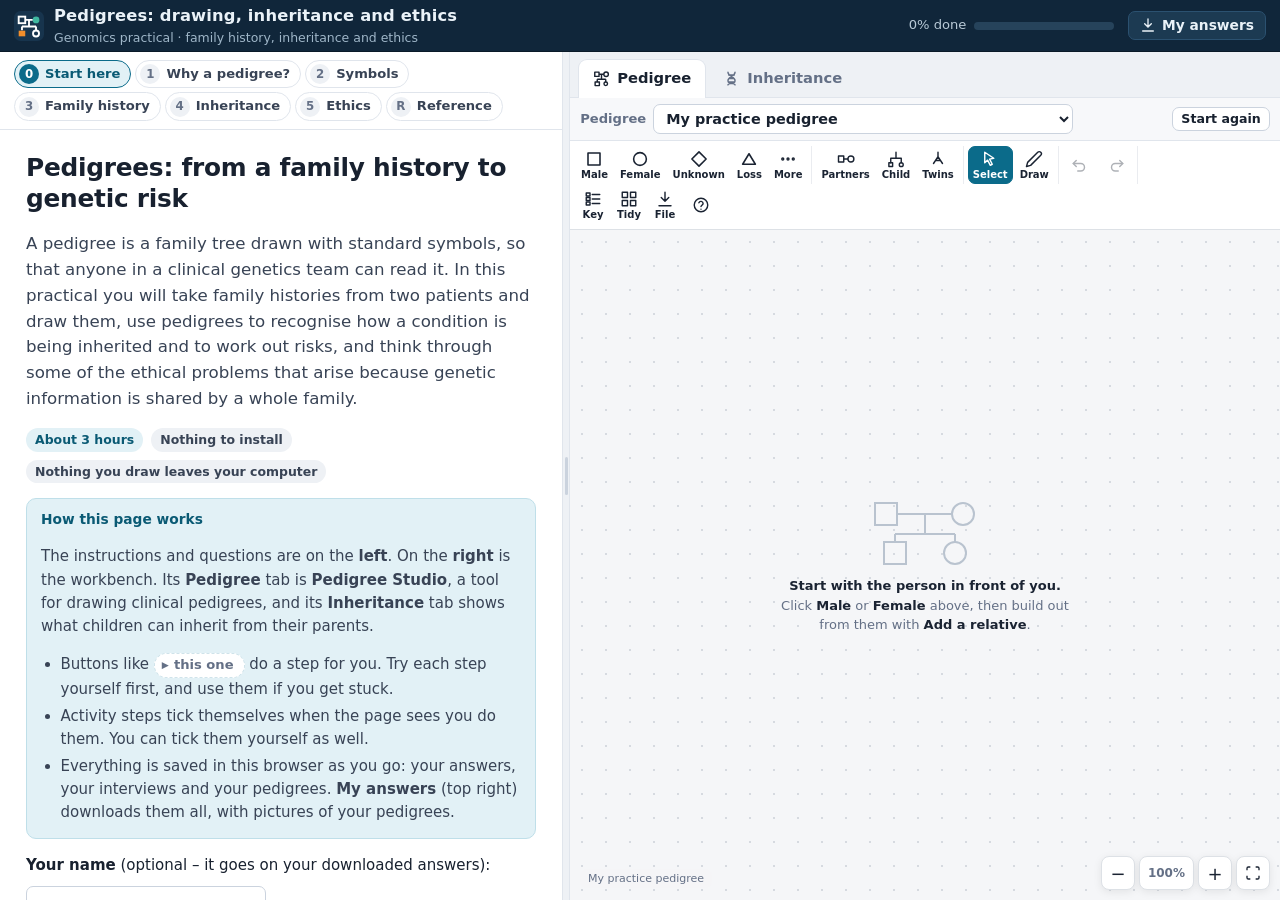
==== index.html @ 4f621221 "Pedigree practical: drawing, inheritance and ethics A single-page practical in the house style: tuto" ====
<!doctype html>
<html lang="en-GB">
<head>
<meta charset="utf-8">
<meta name="viewport" content="width=device-width, initial-scale=1">
<title>Pedigrees: drawing, inheritance and ethics – a practical</title>
<meta name="description" content="A practical in taking a family history and drawing it as a pedigree, recognising patterns of inheritance, working out genetic risks and thinking through ethical dilemmas, with the Pedigree Studio drawing tool built in.">
<meta name="color-scheme" content="only light">
<link rel="icon" href="data:image/svg+xml,%3Csvg xmlns='http://www.w3.org/2000/svg' viewBox='0 0 32 32'%3E%3Crect width='32' height='32' rx='7' fill='%2310263a'/%3E%3Crect x='5' y='6' width='7' height='7' fill='none' stroke='%23fff' stroke-width='2'/%3E%3Ccircle cx='23.5' cy='9.5' r='3.6' fill='%233fb7a0'/%3E%3Cpath d='M12 9.5h7.9M16 9.5v7M8.5 16.5h15M8.5 16.5v4M23.5 16.5v4' stroke='%23fff' stroke-width='2' fill='none'/%3E%3Crect x='5' y='21' width='7' height='6' fill='%23f28e2b'/%3E%3Ccircle cx='23.5' cy='24' r='3.2' fill='none' stroke='%23fff' stroke-width='2'/%3E%3C/svg%3E">
<link rel="stylesheet" href="assets/css/app.css">
</head>
<body>
<div class="app">

  <!-- ============================ HEADER ============================ -->
  <header class="topbar">
    <div class="brand">
      <svg class="brand-mark" viewBox="0 0 32 32" aria-hidden="true"><rect width="32" height="32" rx="7" fill="#17344d"/><rect x="5" y="6" width="7" height="7" fill="none" stroke="#fff" stroke-width="2"/><circle cx="23.5" cy="9.5" r="3.6" fill="#3fb7a0"/><path d="M12 9.5h7.9M16 9.5v7M8.5 16.5h15M8.5 16.5v4M23.5 16.5v4" stroke="#fff" stroke-width="2" fill="none"/><rect x="5" y="21" width="7" height="6" fill="#f28e2b"/><circle cx="23.5" cy="24" r="3.2" fill="none" stroke="#fff" stroke-width="2"/></svg>
      <div>
        <div class="brand-title">Pedigrees: drawing, inheritance and ethics</div>
        <div class="brand-sub">Genomics practical · family history, inheritance and ethics</div>
      </div>
    </div>
    <div class="spacer"></div>
    <div class="progress-wrap" title="Activity steps and questions completed (saved in this browser)"><span class="progress-label">0% done</span><div class="progress"><i></i></div></div>
    <button class="btn" id="answersBtn" type="button"><svg class="ic" viewBox="0 0 24 24" width="16" height="16" fill="none" stroke="currentColor" stroke-width="2" stroke-linecap="round"><path d="M12 3v12M7 10l5 5 5-5M4 21h16"/></svg><span>My answers</span></button>
  </header>

  <div class="main">
    <!-- ============================ TUTORIAL ============================ -->
    <aside class="tut" aria-label="Tutorial">
      <nav class="ch-nav" aria-label="Chapters"></nav>

<!-- =====================================================================
     CHAPTER 0 · START HERE
     ===================================================================== -->
<section class="chapter" id="start" data-num="0" data-title="Start here" data-bench="pedigree" data-ped="practice">
  <h1>Pedigrees: from a family history to genetic risk</h1>
  <p class="lede">A pedigree is a family tree drawn with standard symbols, so that anyone in a clinical genetics team can read it. In this practical you will take family histories from two patients and draw them, use pedigrees to recognise how a condition is being inherited and to work out risks, and think through some of the ethical problems that arise because genetic information is shared by a whole family.</p>
  <div class="meta-row"><span class="pill time">About 3 hours</span><span class="pill">Nothing to install</span><span class="pill">Nothing you draw leaves your computer</span></div>

  <div class="callout info">
    <div class="co-t">How this page works</div>
    <p>The instructions and questions are on the <b>left</b>. On the <b>right</b> is the workbench. Its <b>Pedigree</b> tab is <b>Pedigree Studio</b>, a tool for drawing clinical pedigrees, and its <b>Inheritance</b> tab shows what children can inherit from their parents.</p>
    <ul>
      <li>Buttons like <button class="do showme" type="button" data-studio="fit">this one</button> do a step for you. Try each step yourself first, and use them if you get stuck.</li>
      <li>Activity steps tick themselves when the page sees you do them. You can tick them yourself as well.</li>
      <li>Everything is saved in this browser as you go: your answers, your interviews and your pedigrees. <b>My answers</b> (top right) downloads them all, with pictures of your pedigrees.</li>
    </ul>
  </div>

  <div class="name-field"><label for="studentName"><b>Your name</b> (optional – it goes on your downloaded answers):</label> <input id="studentName" type="text" data-student-name autocomplete="name"></div>

  <h2>Warm-up: your first pedigree</h2>
  <p>The workbench shows <b>My practice pedigree</b>, which starts empty. Pedigrees are built outwards from one person, so start with one person and add their family around them.</p>
  <div class="activity" data-ped="practice">
    <div class="act-t">Activity 0 · A small family <button class="btn small" type="button" data-ped="practice">Open my practice pedigree</button></div>
    <ol class="steps">
      <li data-task="s-man" data-check="has:male">Click <b>Male</b> on the Studio's toolbar. A square appears and is selected, and a panel opens on the right of the drawing. <button class="do showme" type="button" data-studio="add:male">show me</button></li>
      <li data-task="s-partner" data-check="couple:any">In the panel, under <b>Add a relative</b>, click <b>Partner</b>. A circle appears beside him, joined by a relationship line. <button class="do showme" type="button" data-studio="qa:partner">show me</button></li>
      <li data-task="s-kids" data-check="children:2">Click <b>Daughter</b> and then <b>Son</b>. Their children hang from the relationship line, oldest on the left. <button class="do showme" type="button" data-studio="qa:daughter; qa:son">show me</button></li>
      <li data-task="s-parents" data-check="generations:3">Click the daughter to select her, then click <b>Parents</b>... she already has them, so the Studio says so. Select the man instead and add <b>his</b> parents. You now have three generations. <button class="do showme" type="button" data-studio="qa:parents">show me</button></li>
      <li data-task="s-drag">Drag someone. Their whole family moves with them. Press <span class="kbd">Ctrl</span>+<span class="kbd">Z</span> (<span class="kbd">⌘</span>+<span class="kbd">Z</span> on a Mac) to undo it. Drag the empty background to move around, and scroll or pinch to zoom.</li>
      <li data-task="s-fit">Click the <b>fit</b> button at the bottom right of the drawing to bring everything into view. <button class="do showme" type="button" data-studio="fit">show me</button></li>
    </ol>
    <p class="hint">The <b>?</b> at the right of the Studio's toolbar explains the rest of its controls. <b>Start again</b> above the drawing clears this pedigree if you want a fresh start.</p>
  </div>

  <h2>Plan for today</h2>
  <table class="table">
    <tr><th>Chapter</th><th>What you will do</th><th>Time</th></tr>
    <tr><td><button class="goto" data-goto="why" type="button">1 · Why a pedigree?</button></td><td>Why clinicians take a family history, and what makes one stand out</td><td>10 min</td></tr>
    <tr><td><button class="goto" data-goto="symbols" type="button">2 · Symbols</button></td><td>Draw each standard symbol yourself, then read a pedigree someone else has drawn</td><td>25 min</td></tr>
    <tr><td><button class="goto" data-goto="history" type="button">3 · Family history</button></td><td>Interview two patients, draw their families as you go, and check your drawings</td><td>45 min</td></tr>
    <tr><td><button class="goto" data-goto="inheritance" type="button">4 · Inheritance</button></td><td>Recessive, dominant and X-linked inheritance; recognising patterns; working out risks</td><td>45 min</td></tr>
    <tr><td><button class="goto" data-goto="ethics" type="button">5 · Ethics</button></td><td>Five families from the ethics lecture, consent and genetic data, ways of reasoning about ethics</td><td>45 min</td></tr>
  </table>
  <p class="hint">Sections marked <span class="pill ext">Extension</span> are optional and are not counted in your progress.</p>
</section>

<!-- =====================================================================
     CHAPTER 1 · WHY A PEDIGREE?
     ===================================================================== -->
<section class="chapter" id="why" data-num="1" data-title="Why a pedigree?" data-bench="pedigree" hidden>
  <h1>Why take a family history?</h1>
  <div class="meta-row"><span class="pill time">≈ 10 min</span><span class="pill">Workshop part 1</span></div>
  <p class="lede">A family history is often the cheapest and most informative genetic test there is. Drawn as a pedigree, it shows at a glance who is affected, how they are related and who else may be at risk.</p>

  <h2>What a pedigree is for</h2>
  <ul>
    <li><b>It is the key to assessing genetic risk.</b> The pattern of affected relatives suggests how a condition is inherited, helps with the diagnosis and shows how disease is distributed in the family.</li>
    <li><b>It shows who else may be at risk</b>, including relatives who are not in the room.</li>
    <li><b>It helps you get to know the family.</b> The family know things that we don't, and drawing the tree together brings them out.</li>
    <li><b>It gives insight into family dynamics</b>: who talks to whom, who has been lost touch with, and who might find the news hard.</li>
    <li><b>It records the situation at that time.</b> Families change: people are born, become ill and die, and test results come back. That is why a pedigree is dated and signed.</li>
  </ul>

  <h2>Who uses pedigrees?</h2>
  <p>How a pedigree is used depends on who is looking at it:</p>
  <table class="table">
    <tr><th>Who</th><th>What they use it for</th></tr>
    <tr><td>Primary care</td><td>Spotting patients who need a genetic assessment, and caring for patients in the light of their family history</td></tr>
    <tr><td>Clinical genetics</td><td>Diagnosis, choosing a genetic test and who to test, and calculating risks</td></tr>
    <tr><td>Other specialists</td><td>Managing patients according to the genetic basis of their condition</td></tr>
    <tr><td>Researchers</td><td>Finding new genetic associations and studying known conditions further</td></tr>
  </table>

  <h2>Things to look for in primary care</h2>
  <div class="callout lecture">
    <div class="co-t">From the workshop: features that suggest a genetic cause</div>
    <ul>
      <li>Several closely <b>related people with the same condition</b></li>
      <li>A condition at a <b>younger age than usual</b>, for example bowel cancer, breast cancer or dementia</li>
      <li><b>Sudden cardiac deaths</b> in people who seemed healthy</li>
      <li><b>Three or more pregnancy losses</b></li>
      <li>Medical problems in the children of <b>parents who are related by blood</b></li>
      <li><b>Congenital anomalies</b>, <b>dysmorphic features</b> or <b>developmental delay</b></li>
      <li>Clues that are specific to the condition you are concerned about</li>
    </ul>
  </div>
  <p>If the family history does warrant further investigation, the genetics team uses it to work out the possible diagnoses, choose the right genetic test and the right person to test, calculate the risks to relatives, recommend specialist care and extra surveillance where it is needed, and judge how the family is coping.</p>

  <div class="q" data-q="w-referral" data-type="mcq">
    <div class="q-text">Which of these family histories most strongly suggests an inherited cause?</div>
    <div class="mcq">
      <label data-why="Prostate cancer at this age is common, so two cases in elderly brothers is not unusual."><input type="radio"> A man of 84 whose brother had prostate cancer at 80</label>
      <label data-correct data-why="Two close relatives with the same cancer, both much younger than usual: two of the workshop's warning signs together."><input type="radio"> A woman whose mother and sister both had bowel cancer in their thirties</label>
      <label data-why="Type 2 diabetes in later life is common and mostly not due to a single gene."><input type="radio"> A woman whose grandmother had type 2 diabetes at 70</label>
      <label data-why="A heart attack at 75 after many years of smoking has an obvious cause and is not unusual."><input type="radio"> A man whose father, a lifelong smoker, had a heart attack at 75</label>
    </div>
  </div>
  <div class="q" data-q="w-reasons">
    <div class="q-text">Give three reasons for taking a family history, in your own words.</div>
    <div class="q-model"><p>Any three of: to assess genetic risk (the pattern of inheritance, help with the diagnosis, the distribution of disease); to find relatives who may be at risk; to get to know the family and learn what they know; to understand family dynamics; to record the family's situation at that time. It also helps to choose the right test and the right person to test.</p></div>
  </div>
  <div class="q" data-q="w-dated">
    <div class="q-text">A pedigree “records the situation at that time”. Why does that matter if a family comes back to the clinic five years later?</div>
    <div class="q-model"><p>The family will have changed: relatives may have been diagnosed or died, children may have been born, and some people may have had genetic tests. Risks worked out from the old pedigree may now be wrong, so it needs updating. Dating and signing a pedigree shows how current it is and who took the information.</p></div>
  </div>
</section>

<!-- =====================================================================
     CHAPTER 2 · SYMBOLS
     ===================================================================== -->
<section class="chapter" id="symbols" data-num="2" data-title="Symbols" data-bench="pedigree" data-ped="practice" hidden>
  <h1>Symbols and conventions</h1>
  <div class="meta-row"><span class="pill time">≈ 25 min</span><span class="pill">Workbench: Pedigree</span></div>
  <p class="lede">Pedigrees use an agreed set of symbols, so that a pedigree drawn in one clinic can be read in another. They were standardised by the US National Society of Genetic Counselors in 1995 and updated in 2008 and 2022.</p>

  <h2 id="sym-start">Starting points</h2>
  <ul>
    <li><b>Start with the person in front of you</b> (the proband) and build up and out from them.</li>
    <li><b>Men are squares and women are circles.</b> Since the 2022 update the symbol shows the person's gender identity. A transgender man is a square and a transgender woman is a circle, with their sex assigned at birth written underneath (AFAB or AMAB) when it is relevant. A diamond is used for a non-binary person, or when sex is not known.</li>
    <li><b>In a couple, the man goes on the left and the woman on the right</b> where that is possible.</li>
    <li><b>Brothers and sisters go from oldest on the left to youngest on the right.</b></li>
    <li><b>Affected people are shaded.</b> If more than one condition runs in the family, use different colours or shade quarters of the symbol, and add a key.</li>
  </ul>

  <h2 id="sym-table">The symbols</h2>
  <table class="symtab" data-symbols="all"></table>
  <p class="hint">The whole table is also in the <button class="goto" data-goto="reference" type="button">Reference</button> chapter.</p>

  <h2 id="sym-draw">Draw them yourself</h2>
  <p>Use your practice pedigree from the warm-up, or add new people to it. Every step ticks itself when the Studio can see the symbol. The <b>show me</b> buttons point at the control you need.</p>
  <div class="activity" data-ped="practice">
    <div class="act-t">Activity 2.1 · People <button class="btn small" type="button" data-ped="practice">Open my practice pedigree</button></div>
    <ol class="steps">
      <li data-task="y-proband" data-check="has:proband">Select one person and switch on <b>Proband (arrow)</b> in the panel. <button class="do showme" type="button" data-studio="flash:#probandToggle">show me</button></li>
      <li data-task="y-affected" data-check="has:affected">Shade someone as affected: under <b>Shading</b>, choose <b>Full</b> and a colour. <button class="do showme" type="button" data-studio="flash:.fill-mode-row">show me</button></li>
      <li data-task="y-deceased" data-check="has:deceased">Mark one of the grandparents as <b>Deceased</b>. <button class="do showme" type="button" data-studio="flash:#deceasedToggle">show me</button></li>
      <li data-task="y-notes" data-check="has:text~dx">Under someone affected, write notes such as <code>Ann, 52</code> on one line and <code>Breast cancer dx 45</code> on the next. “dx 45” means diagnosed at 45. <button class="do showme" type="button" data-studio="flash:#personText">show me</button></li>
      <li data-task="y-multiple" data-check="has:multiple">Show “three brothers, all well” with one symbol: add a square, type <code>3</code> in the box under <b>Inside the symbol</b> and click <b>Number</b>. <button class="do showme" type="button" data-studio="flash:.ct-num">show me</button></li>
      <li data-task="y-carrier" data-check="has:carrier">Mark someone as a <b>carrier</b> (a dot inside). <button class="do showme" type="button" data-studio="flash:[data-ct=&quot;dot&quot;]">show me</button></li>
    </ol>
  </div>
  <div class="activity" data-ped="practice">
    <div class="act-t">Activity 2.2 · Pregnancies and children</div>
    <ol class="steps">
      <li data-task="y-pregnancy" data-check="has:pregnancy">Add a current pregnancy: select a parent, add a child, change the child's symbol to the diamond and put <b>P</b> inside. <button class="do showme" type="button" data-studio="flash:.shape-row">show me</button></li>
      <li data-task="y-loss" data-check="has:loss">Add a pregnancy loss to a couple. Click <b>Loss</b> on the toolbar, then use <b>Child</b> under Connect: click the couple's relationship line, then the triangle. <button class="do showme" type="button" data-studio="tool:child">show me</button></li>
      <li data-task="y-twins" data-check="twins:identical">Make two brothers or sisters into identical twins: choose <b>Twins</b> under Connect, check that <b>Identical</b> is selected, and click the two children. <button class="do showme" type="button" data-studio="tool:twin">show me</button></li>
      <li data-task="y-adopted" data-check="has:adopted">Show that a child was adopted: select them and change their symbol to one of the bracketed ones. <button class="do showme" type="button" data-studio="flash:.shape-row">show me</button></li>
      <li data-task="y-dashed" data-check="dashed">They were adopted <i>into</i> this family, so click the line above them and choose <b>Dashed (adopted in)</b>.</li>
    </ol>
  </div>
  <div class="activity" data-ped="practice">
    <div class="act-t">Activity 2.3 · Relationships and the finishing touches</div>
    <ol class="steps">
      <li data-task="y-separated" data-check="couple:separated">Click a relationship line and choose <b>Separated</b>.</li>
      <li data-task="y-key" data-check="key">Click <b>Key</b> on the toolbar and type what each colour means into the key. <button class="do showme" type="button" data-studio="key">show me</button></li>
      <li data-task="y-label" data-check="label">A pedigree is dated and signed. Choose <b>More → Text label</b>, click on the drawing and type today's date and your name.</li>
    </ol>
    <div class="optional">
      <p><span class="pill ext">Extension</span> Draw two first cousins who have a child together. Add a grandchild to each of two brothers or sisters, then use <b>Partners</b> to join the two grandchildren. Pedigree Studio sees that they share grandparents and draws the double line by itself.</p>
      <ol class="steps"><li data-task="y-consang" data-check="couple:consanguineous">Draw a consanguineous couple.</li></ol>
    </div>
  </div>

  <h2 id="sym-notes">What to write under each symbol</h2>
  <p>Next to or under each symbol, write what you know about that person: their name, their age or date of birth, the age they died and the cause, and any medical conditions with the age at diagnosis. A healthy relative can be written as <b>A&amp;W</b> (alive and well). The workshop also reminds us to:</p>
  <ul>
    <li><b>Ask about consanguinity</b>: “Are you and your partner related in any way?” and, if so, how.</li>
    <li><b>Record at least basic information on both sides of the family</b>, even if the condition seems to be on one side only.</li>
    <li><b>Code the conditions</b> if there is more than one in the family, and explain the code in a key on the chart so that others can understand it.</li>
    <li><b>Date and sign the pedigree</b>, and note who gave the information.</li>
  </ul>
  <p>Electronic pedigree programs such as PhenoTips and Progeny, and the Pedigree Studio you are using, help with all of these.</p>

  <h2 id="sym-read">Reading a pedigree: the Okafor family</h2>
  <p>Now read a pedigree that someone else has drawn. The Studio numbers everyone by generation (Roman numerals) and position from the left, so that people can be referred to as, for example, III-2.</p>
  <div class="activity" data-ped="okafor">
    <div class="act-t">Activity 2.4 · Read the Okafor family <button class="btn small" type="button" data-ped="okafor">Open the Okafor family</button></div>
    <ol class="steps">
      <li data-task="y-okafor" data-auto="ped:open id=okafor" data-check="open:okafor">Open the pedigree and look at it carefully before you answer the questions below.</li>
    </ol>
  </div>
  <div class="q" data-q="y-ok-proband" data-accept="chidi" data-hint="look for the arrow">
    <div class="q-text">What is the name of the proband?</div>
    <div class="q-model"><p><b>Chidi</b>, aged 7: the arrow is at the lower left of his symbol.</p></div>
  </div>
  <div class="q" data-q="y-ok-twins" data-type="mcq">
    <div class="q-text">Chidi and Dubem's lines meet at one point and are joined by a short bar. What does this tell you?</div>
    <div class="mcq">
      <label data-why="Non-identical twins also share one point on the line of descent, but have no bar."><input type="radio"> They are non-identical twins</label>
      <label data-correct data-why="The bar shows that they are monozygotic: they come from one fertilised egg and have the same genome."><input type="radio"> They are identical (monozygotic) twins</label>
      <label data-why="Brothers born at different times each have their own line from the sibship line."><input type="radio"> They are brothers born a year apart</label>
    </div>
  </div>
  <div class="q" data-q="y-ok-pregs" data-accept="^\s*(4|four)\b" data-hint="count every pregnancy, including the one that is ongoing – and think about the twins">
    <div class="q-text">How many pregnancies has Amaka had, including the current one?</div>
    <div class="q-model"><p><b>Four</b>: Ada; the miscarriage in 2016; the twins Chidi and Dubem, who were one pregnancy; and the current pregnancy of 16 weeks.</p></div>
  </div>
  <div class="q" data-q="y-ok-three" data-type="mcq">
    <div class="q-text">What does the square with a 3 inside it, on the right of generation III, mean?</div>
    <div class="mcq">
      <label data-why="Generation is shown by the row (a Roman numeral), not by a number inside the symbol."><input type="radio"> A man in the third generation</label>
      <label data-correct data-why="A number inside a symbol stands for that many people. Here it saves drawing three identical squares for Amaka's brothers, who are all well."><input type="radio"> Three brothers, drawn as one symbol</label>
      <label data-why="Being affected is shown by shading, not by a number."><input type="radio"> A man affected with a third condition</label>
    </div>
  </div>
  <div class="q" data-q="y-ok-double" data-accept="cousin" data-hint="look at who Obi's and Amaka's parents are, and how those parents are related">
    <div class="q-text">Obi and Amaka are joined by a double line. How are they related to each other?</div>
    <div class="q-model"><p>They are <b>first cousins</b>. Obi's father Emeka and Amaka's mother Grace are brother and sister, children of Nnamdi and Adanna. The double line shows that the partners are related by blood (consanguinity).</p></div>
  </div>
  <div class="q" data-q="y-ok-dead" data-type="pick" data-ped="okafor" data-answer="nnamdi,adanna,emeka,samuel,chioma" data-prompt="Click everyone who has died">
    <div class="q-text">Click everyone in the Okafor family who has died.</div>
    <div class="q-model"><p>Five people have a diagonal line through their symbol: Nnamdi and Adanna, Emeka, Samuel and Chioma.</p></div>
  </div>
  <div class="q" data-q="y-ok-inherited">
    <div class="q-text">Which features of this pedigree suggest that Chidi's hearing loss could be inherited, and how?</div>
    <div class="q-model"><p>Chidi's parents are not affected but they are first cousins, and the condition has appeared in a child of theirs. Related parents are more likely to carry the same recessive variant, inherited from a shared ancestor, so this points towards <b>autosomal recessive</b> inheritance (in hearing loss, often variants in <i>GJB2</i>). Note that Dubem being affected adds little: identical twins share the same genome, so they count once, not twice. Chapter 4 looks at patterns like this.</p></div>
  </div>
  <div class="q" data-q="y-order">
    <div class="q-text">Why do you think the convention is to draw brothers and sisters from oldest on the left to youngest on the right?</div>
    <div class="q-model"><p>It makes the pedigree quicker to read and compare, and it carries information without extra writing: you can see at a glance who is older. Birth order can matter clinically, for example when a condition starts at a certain age, when deciding who can be tested, or for conditions linked to maternal age. If following the convention would make lines cross, it can be relaxed, and ages written under the symbols.</p></div>
  </div>
</section>

<!-- =====================================================================
     CHAPTER 3 · TAKING A FAMILY HISTORY
     ===================================================================== -->
<section class="chapter" id="history" data-num="3" data-title="Family history" data-bench="pedigree" data-ped="draw-mensah" hidden>
  <h1>Taking a family history and drawing it</h1>
  <div class="meta-row"><span class="pill time">≈ 45 min</span><span class="pill">Workbench: Pedigree</span><span class="pill">Workshop part 2</span></div>
  <p class="lede">In the workshop you take a family history from a partner who plays the patient. Here the patients are simulated: you choose what to ask, they answer, and you draw their family in the Studio as the answers come in. Then the page checks your drawing against the family.</p>

  <h2 id="fh-what">What to collect</h2>
  <ul>
    <li>Ask early on: <i>“Has anyone in your family been seen by a genetics service, or had genetic testing?”</i></li>
    <li>For each person: their <b>full name</b>, <b>date of birth or age</b>, <b>date of death or age at death</b>, and <b>medical information, with the age at diagnosis</b>.</li>
    <li>What you need depends on why you are asking. In a family with cancer, for example, record the <b>primary site</b> of each cancer and the <b>age at diagnosis</b>.</li>
    <li>Ask about ancestry: <i>“Originally, where did each of your grandparents come from?”</i> Some variants are much more common in particular populations.</li>
  </ul>
  <p>The information can be recorded as longhand notes, on a family history form, or straight onto a family tree, by hand or with pedigree software. In this practical you draw as you go.</p>

  <h2 id="fh-how">How to ask</h2>
  <div class="callout lecture">
    <div class="co-t">Top tips from the workshop</div>
    <ul>
      <li>Make eye contact regularly, and use sensitive, respectful language.</li>
      <li>Ask clear, short questions: <i>“Do you have any brothers and sisters?” “Do you all have the same parents?” “Is your mother still living?” “Has anyone in the family lost a baby?” “How old was your sister when she died?”</i></li>
      <li>Metaphors and quick comments are not always your friend: <i>“when did they pass?”</i>, or <i>“great, thank you”</i> straight after hearing about a death.</li>
      <li>Notice body language and what the person says, or avoids saying, about difficult subjects. Use <b>tentative immediacy</b> – sharing your sense of what the person may be feeling – to acknowledge painful areas.</li>
      <li>Give the person a contact number, so that they can add or correct details later.</li>
    </ul>
  </div>
  <p>Taking a family history can be quick and simple, or it can be a challenging and emotional experience – for the patient, for you, or for both. It can bring up deaths, divorce, loss of contact, non-paternity, adoption, gaps in what people know, family feuds, disabled brothers or sisters, the effects of disease, miscarriages, terminations and consanguinity. People with a genetic condition in the family may feel <b>guilt</b> (at passing a condition on, or at being unaffected), <b>anger</b> (at a parent, or an unaffected brother or sister), <b>stigma</b>, <b>grief</b> (for the life they cannot have, for their health, for relatives who have died) and <b>anxiety</b> about the future and the decisions they face.</p>
  <p>It is not always straightforward. The person may start to cry, tell a long story, or struggle to remember dates of birth or causes of death. Handling these moments well is part of advanced genetic counselling practice, and it comes with experience. For now, notice them, stay kind, and record what is uncertain as uncertain.</p>

  <h2 id="fh-mensah">Interview 1: Abena Mensah</h2>
  <div class="callout scenario">
    <div class="co-t">The referral</div>
    <p>Abena Mensah is 34. Her GP has referred her to the clinical genetics service because her younger brother died suddenly last year. Take her family history: choose questions from the topics below the conversation and draw her family in the Studio as you go. Ask in whatever order you like – but think about the order you would use in a real clinic.</p>
  </div>
  <div class="interview" data-iv="mensah"></div>
  <div class="activity" data-ped="draw-mensah">
    <div class="act-t">Activity 3.1 · Draw the Mensah family <button class="btn small" type="button" data-ped="draw-mensah">Open my drawing</button></div>
    <ol class="steps">
      <li data-task="h-open" data-auto="ped:open id=draw-mensah" data-check="open:draw-mensah">Open your drawing for this interview (<b>Interview 1: the Mensah family</b> in the list above the Studio). It starts empty.</li>
      <li data-task="h-proband" data-check="has:female&amp;proband">Ask Abena why she has come, then draw her and mark her as the proband.</li>
      <li data-task="h-children" data-check="probandChildren:4">Ask about her partner and children, and draw them all – including any pregnancies. Put each person's name and age under their symbol.</li>
      <li data-task="h-sibs" data-check="probandSiblings:2">Ask about her brothers and sisters, and draw them.</li>
      <li data-task="h-parents" data-check="probandParents">Ask about her parents and their health, and draw them.</li>
      <li data-task="h-grand" data-check="grandparents">Ask about both sides of the family, and draw both sets of grandparents and her parents' brothers and sisters.</li>
      <li data-task="h-asked" data-auto="iv:done iv=mensah">Ask all the important questions (the counter under the conversation shows how many you have asked).</li>
      <li data-task="h-key" data-check="key">Add a key for the condition: click <b>Key</b> on the toolbar and type what the shading means.</li>
      <li data-task="h-label" data-check="label">Add a text label (<b>More → Text label</b>) with the date and your name, as you would sign a pedigree in clinic.</li>
    </ol>
  </div>
  <div class="q" data-q="h-check-mensah" data-type="pedcheck" data-ped="draw-mensah" data-expect="mensah">
    <div class="q-text">Check your pedigree of the Mensah family. Fix anything that comes up and check again.</div>
  </div>
  <div class="q" data-q="h-mensah-flags">
    <div class="q-text">Which features of Abena's family history are warning signs of an inherited heart condition?</div>
    <div class="q-model"><p>Kofi's <b>sudden death at 28</b> during exercise, with <b>hypertrophic cardiomyopathy at post-mortem</b> and a <b>variant in <i>MYBPC3</i></b>; her father now has the same condition; her grandfather Yaw <b>died suddenly at 45</b>; and her aunt Adwoa has a pacemaker for a reason the family does not know. Sudden cardiac death in a young person who seemed healthy is one of the workshop's warning signs on its own.</p></div>
  </div>
  <div class="q" data-q="h-mensah-pattern" data-accept="dominant" data-hint="the condition is in several generations, and a father and son are both affected">
    <div class="q-text">Which pattern of inheritance does this family suggest?</div>
    <div class="q-model"><p><b>Autosomal dominant</b>: affected people in more than one generation (Kofi and his father, and probably his grandfather), with transmission from father to son, which rules out X-linked inheritance. Hypertrophic cardiomyopathy is usually autosomal dominant, and <i>MYBPC3</i> is the gene most often involved.</p></div>
  </div>
  <div class="q" data-q="h-mensah-cascade">
    <div class="q-text">Kofi's <i>MYBPC3</i> variant is known. In what order would you offer testing for it to Abena's relatives, and why?</div>
    <div class="q-model"><p>Start with Kofi's first-degree relatives. Testing his father Kwame first (affected, so very likely to carry it) would confirm which side of the family it comes from. Abena and Kwesi each have a 1 in 2 chance of carrying it. If Abena carries it, each of her children (and the pregnancy) has a 1 in 2 chance. Children in families with HCM are usually offered heart checks, and often genetic testing, because the condition can cause problems in childhood and adolescence – unlike the adult-onset conditions in chapter 5. If Kwame carries it, his brother and sister (Kojo and Adwoa) can be offered testing next, and so on down their branches. This step-by-step testing of relatives is called <b>cascade testing</b>.</p></div>
  </div>

  <h2 id="fh-price">Interview 2: Megan Price</h2>
  <div class="callout scenario">
    <div class="co-t">The referral</div>
    <p>Megan Price is 31. She has asked her GP about her family history of cancer. This time there are fewer prompts: take the history, draw the family, and check your pedigree at the end.</p>
  </div>
  <div class="interview" data-iv="price"></div>
  <div class="activity" data-ped="draw-price">
    <div class="act-t">Activity 3.2 · Draw the Price family <button class="btn small" type="button" data-ped="draw-price">Open my drawing</button></div>
    <ol class="steps">
      <li data-task="h2-open" data-auto="ped:open id=draw-price" data-check="open:draw-price">Open <b>Interview 2: the Price family</b> in the list above the Studio.</li>
      <li data-task="h2-asked" data-auto="iv:done iv=price">Take Megan's family history.</li>
      <li data-task="h2-drawn" data-check="count:14">Draw her family. There is more than one condition, so use a different colour for each and add a key.</li>
    </ol>
  </div>
  <div class="q" data-q="h-check-price" data-type="pedcheck" data-ped="draw-price" data-expect="price">
    <div class="q-text">Check your pedigree of the Price family.</div>
  </div>
  <div class="q" data-q="h-price-amy">
    <div class="q-text">Why does it matter for the risk assessment that Amy was adopted?</div>
    <div class="q-model"><p>Amy is not biologically related to the Price family, so she cannot have inherited a variant from Bill and Jean's side, and she should not be counted when looking for a pattern. Her own genetic risks come from her birth family, about whom little may be known. The brackets and the dashed line make this clear to anyone reading the pedigree.</p></div>
  </div>
  <div class="q" data-q="h-price-test">
    <div class="q-text">Megan's mother was told in 2010 that no variant was found. Does that mean the cancers in this family are not inherited? What would you suggest?</div>
    <div class="q-model"><p>Not necessarily. Genetic testing in 2010 looked at fewer genes, and was less sensitive, than testing now, and Megan does not know what was tested. The family history is striking: breast cancer at 42 in Karen, ovarian cancer at 50 in her sister Julie, and their mother Jean died at 47, possibly of breast cancer. It would be worth finding out what Karen's test covered and offering her up-to-date testing (in England, under the test directory's inherited breast and ovarian cancer indication). Testing an affected relative first is the most informative way to begin.</p></div>
  </div>
  <div class="q" data-q="h-price-twins" data-type="mcq">
    <div class="q-text">Ryan and Luke are identical twins. What does that mean for genetic testing?</div>
    <div class="mcq">
      <label data-why="Identical twins come from one fertilised egg, so their genomes are the same."><input type="radio"> Each twin has a separate 1 in 2 chance of carrying a family variant</label>
      <label data-correct data-why="Their genomes are the same, so one twin's result applies to the other – which also means that one twin's test reveals the other's status, something to discuss with both before testing."><input type="radio"> If one twin carries a family variant, so does the other</label>
      <label data-why="Twins can certainly inherit variants; being twins does not protect them."><input type="radio"> Twins cannot inherit cancer predisposition variants</label>
    </div>
  </div>
  <div class="q" data-q="h-reflect">
    <div class="q-text">Which questions were hardest to ask, or to answer, and how would you handle them in a real clinic?</div>
    <div class="q-model"><p>There is no single answer. Many people find questions about deaths, miscarriages, adoption and estrangement hardest. Acknowledging the person's feelings, asking short clear questions, explaining why you need the information, and recording uncertainty (“?breast cancer”) rather than pressing for detail the person does not have all help.</p></div>
  </div>
</section>

<!-- =====================================================================
     CHAPTER 4 · INHERITANCE
     ===================================================================== -->
<section class="chapter" id="inheritance" data-num="4" data-title="Inheritance" data-bench="inherit" data-ped="cf" hidden>
  <h1>Patterns of inheritance</h1>
  <div class="meta-row"><span class="pill time">≈ 45 min</span><span class="pill">Workbench: Pedigree and Inheritance</span><span class="pill">Workshop part 3</span></div>
  <p class="lede">The features of a family history give clues to how a condition is inherited, and the pattern of inheritance determines the risk to relatives. This chapter covers the three patterns in the workshop: autosomal recessive, autosomal dominant and X-linked.</p>

  <h2 id="inh-ar">Autosomal recessive</h2>
  <p>A person is affected only if they inherit <b>two faulty copies</b> of the gene, one from each parent. People with one faulty copy are <b>carriers</b>: they are not affected, but can pass the faulty copy on.</p>
  <div class="activity">
    <div class="act-t">Activity 4.1 · Two carriers</div>
    <ol class="steps">
      <li data-task="i-ar-cross" data-check="inherit.cross:ar,1,1">Open the <b>Inheritance</b> tab, choose <b>Autosomal recessive</b> and make both parents <b>Carriers</b>. <button class="do showme" type="button" data-inherit="ar 1 1">show me</button></li>
      <li data-task="i-ar-unaff" data-check="inherit.cross:ar,1,1,unaffected">Now tick <b>We already know this child is unaffected</b>. <button class="do showme" type="button" data-inherit="ar 1 1 unaffected">show me</button></li>
    </ol>
  </div>
  <div class="q" data-q="i-ar-quarter" data-accept="^\s*(1\s*(/|in)\s*4|25\s*%?|0?\.25|one in four|a quarter)\s*$" data-hint="give it as a fraction, such as 1/2">
    <div class="q-text">Two carriers have a child. What is the chance that the child is affected?</div>
    <div class="q-model"><p><b>1 in 4</b> (25%) for each pregnancy. The chance that the child is a carrier is 1 in 2, and the chance of being neither is 1 in 4.</p></div>
  </div>
  <div class="q" data-q="i-ar-twothirds" data-accept="^\s*(2\s*/\s*3|2 in 3|two in three|two.thirds|0?\.66?7?|66\.?\d*\s*%|67\s*%)\s*$" data-hint="once you know the child is unaffected, one of the four outcomes is ruled out">
    <div class="q-text">Amelia has cystic fibrosis. Her brother David is not affected. What is the chance that David is a carrier?</div>
    <div class="q-model"><p><b>2 in 3</b>, not 1 in 2. Of the four equally likely outcomes, the affected one is ruled out because David is unaffected. Two of the three that remain are carriers. This assumes, as the workshop says, that the condition is fully penetrant and David would have shown symptoms if he were affected.</p></div>
  </div>
  <p><b>Features of autosomal recessive inheritance:</b></p>
  <ul>
    <li>Males and females are equally likely to be affected.</li>
    <li>Affected people are usually brothers and sisters, not parents or children of affected people – a “horizontal” pattern.</li>
    <li>Unaffected parents can have an affected child.</li>
    <li>The parents may be related. The rarer the condition in the population, the more likely it is that the parents of an affected child are related by blood.</li>
    <li>In small families the condition often appears in only one child.</li>
  </ul>
  <p>Examples are cystic fibrosis and sickle cell disease. <b>Cystic fibrosis</b> affects about 1 in 2,500 babies born in the UK – around 240 a year. The glands' secretions are thicker than usual, which can block the small bowel in newborns (meconium ileus), causes thick mucus in the lungs with repeated chest infections and progressive lung damage, and causes pancreatic insufficiency with poor absorption of food and poor growth. Nearly all men with CF are infertile, because the vas deferens is absent or has not developed properly. It is the most common recessive disease in people of Northern European descent, in whom about <b>1 in 25</b> people is a carrier; it is less common in other groups.</p>

  <h3 id="inh-cf">The workshop's cystic fibrosis scenario</h3>
  <div class="activity" data-ped="cf">
    <div class="act-t">Activity 4.2 · David and Lisa <button class="btn small" type="button" data-ped="cf">Open the pedigree</button></div>
    <ol class="steps">
      <li data-task="i-cf-open" data-auto="ped:open id=cf">David's sister Amelia has CF. David and his partner Lisa are expecting a baby, and Lisa has no family history of CF. Open their pedigree.</li>
      <li data-task="i-cf-calc" data-check="inherit.calc:1/150">On the <b>Inheritance</b> tab, use the calculator at the bottom to work out the chance that the baby has CF. <button class="do showme" type="button" data-inherit="calc ar 2/3 1/25">show me</button></li>
    </ol>
  </div>
  <div class="q" data-q="i-cf-obligate" data-type="pick" data-ped="cf" data-answer="philip,ruth" data-prompt="Click everyone who must be a carrier of CF">
    <div class="q-text">Click everyone in this pedigree who <b>must</b> be a carrier (an obligate carrier).</div>
    <div class="q-model"><p><b>Philip and Ruth</b>, Amelia's parents. Amelia inherited one faulty copy from each of them, and neither is affected.</p></div>
  </div>
  <div class="q" data-q="i-cf-baby" data-accept="\b1\s*(/|in)\s*150\b||\b2\s*/\s*300\b||0?\.0066?7?\b||0?\.67\s*%" data-hint="multiply David's carrier chance, Lisa's carrier chance and the chance that two carriers have an affected child">
    <div class="q-text">What is the chance that David and Lisa's baby has cystic fibrosis?</div>
    <div class="q-model"><p>2/3 (David a carrier) × 1/25 (Lisa a carrier, from the population figure) × 1/4 (two carriers have an affected child) = 2/300 = <b>1 in 150</b>.</p></div>
  </div>
  <p>Then the family remember that Lisa's grandfather John and David's grandfather Arthur were brothers – so Lisa and David are second cousins – and Lisa's father Michael has a carrier test.</p>
  <div class="activity" data-ped="cf-cousins">
    <div class="act-t">Activity 4.3 · The effect of consanguinity <button class="btn small" type="button" data-ped="cf-cousins">Open the new pedigree</button></div>
    <ol class="steps">
      <li data-task="i-cfc-open" data-auto="ped:open id=cf-cousins">Open the updated pedigree. Notice the double line between Lisa and David, and the dot showing that Michael is a carrier.</li>
      <li data-task="i-cfc-calc" data-check="inherit.calc:1/12">Recalculate the chance that the baby has CF. <button class="do showme" type="button" data-inherit="calc ar 2/3 1/2">show me</button></li>
    </ol>
  </div>
  <div class="q" data-q="i-cfc-lisa" data-accept="^\s*(1\s*(/|in)\s*2|50\s*%?|0?\.5|one in two|a half|half)\s*$" data-hint="what is the chance that a child of a known carrier is a carrier?">
    <div class="q-text">Michael is a carrier. What is Lisa's chance of being a carrier now?</div>
    <div class="q-model"><p><b>1 in 2</b>: she has a 1 in 2 chance of having inherited her father's faulty copy. (Her mother Anne could also be a carrier by chance, but that adds very little.)</p></div>
  </div>
  <div class="q" data-q="i-cfc-baby" data-accept="\b1\s*(/|in)\s*12\b||\b2\s*/\s*24\b||0?\.083\d*||8\.3\s*%" data-hint="replace Lisa's carrier chance in your earlier calculation">
    <div class="q-text">What is the chance that the baby has CF now?</div>
    <div class="q-model"><p>1/2 × 2/3 × 1/4 = <b>1 in 12</b>, more than ten times higher than before. Consanguinity raises the chance that both partners carry the same recessive variant, inherited from a shared ancestor.</p></div>
  </div>

  <h2 id="inh-ad">Autosomal dominant</h2>
  <p>Inheriting <b>one</b> faulty copy is enough to be affected, or at risk. Each child of a person with the variant has a <b>1 in 2</b> chance of inheriting it, whether they are a son or a daughter. <button class="do showme" type="button" data-inherit="ad 0 1">show me on the Inheritance tab</button></p>
  <ul>
    <li>An affected person usually has an affected parent.</li>
    <li>Affected people appear in more than one generation – a “vertical” pattern.</li>
    <li>Males and females are equally likely to inherit the variant and be affected.</li>
    <li>Every kind of transmission is seen: father to son, father to daughter, mother to son, mother to daughter. <b>Father-to-son transmission rules out X-linked inheritance.</b></li>
  </ul>
  <p>Examples include inherited breast cancer and Huntington's disease. Two things make dominant pedigrees harder to read:</p>
  <div class="two-col">
    <div class="cardlet"><h4>Penetrance</h4><p>The proportion of people with the variant who develop the condition. Inherited breast cancer shows <b>reduced penetrance</b>: a <i>BRCA</i> variant raises the risk, but not everyone with it develops cancer. Huntington's disease shows <b>complete penetrance</b>: people with the full expansion develop it if they live to the age of onset.</p></div>
    <div class="cardlet"><h4>Variable expressivity</h4><p>The same condition can show itself differently in different people. Neurofibromatosis type 1 can be mild or severe, even within one family. In Huntington's disease the age of onset and severity can vary between generations.</p></div>
  </div>

  <h3 id="inh-brca">The workshop's BRCA2 scenario</h3>
  <div class="activity" data-ped="brca2">
    <div class="act-t">Activity 4.4 · Jane and Adam <button class="btn small" type="button" data-ped="brca2">Open the pedigree</button></div>
    <ol class="steps">
      <li data-task="i-brca-open" data-auto="ped:open id=brca2">Jane is pregnant. Her partner Adam's elder sister had breast cancer at 34 and was offered genetic testing (in England, test directory indication R208 includes breast cancer under 40). A pathogenic variant in <i>BRCA2</i>, c.5946delT, was found. Open the pedigree.</li>
    </ol>
  </div>
  <div class="q" data-q="i-brca-adam" data-accept="^\s*(1\s*(/|in)\s*2|50\s*%?|0?\.5|one in two|a half|half)\s*$" data-hint="which parent is the variant most likely to have come from, and what is the chance a child inherits it?">
    <div class="q-text">What is Adam's chance of carrying the <i>BRCA2</i> variant?</div>
    <div class="q-model"><p><b>1 in 2</b>. His sister inherited it from one of their parents. Their mother had breast cancer at 47 and her sister had ovarian cancer, so it almost certainly came from their mother, and each of her children had a 1 in 2 chance of inheriting it.</p></div>
  </div>
  <div class="q" data-q="i-brca-baby" data-accept="^\s*(1\s*(/|in)\s*4|25\s*%?|0?\.25|one in four|a quarter)\s*$" data-hint="Adam's chance multiplied by the chance he passes it on">
    <div class="q-text">What is the chance that Jane and Adam's baby has inherited the variant?</div>
    <div class="q-model"><p>1/2 × 1/2 = <b>1 in 4</b>. If Adam is tested, this becomes either 1 in 2 or close to zero.</p></div>
  </div>
  <div class="q" data-q="i-brca-jewish">
    <div class="q-text">Why was it useful to know that the family has Jewish ancestry?</div>
    <div class="q-model"><p>Three <i>BRCA1</i> and <i>BRCA2</i> variants are much more common in people with Ashkenazi Jewish ancestry because of a founder effect, and <i>BRCA2</i> c.5946delT is one of them. Ancestry makes a <i>BRCA</i> variant more likely, can lower the threshold for testing, and allows a quick test for the common variants.</p></div>
  </div>
  <div class="q" data-q="i-brca-adam-men">
    <div class="q-text">Adam is a man. Why might testing still matter to him and his family?</div>
    <div class="q-model"><p>Men with <i>BRCA2</i> variants have a higher risk of prostate cancer (often more aggressive), male breast cancer and pancreatic cancer than other men, so they may be offered screening. And each of his children, sons or daughters, has a 1 in 2 chance of inheriting it. The variant can pass through unaffected men, which is one reason inherited breast cancer can seem to “skip” a generation.</p></div>
  </div>

  <h2 id="inh-xl">X-linked</h2>
  <p>The gene is on the X chromosome. Males have one X chromosome, so one faulty copy affects them. Females have two, so with one faulty copy they are usually carriers.</p>
  <div class="activity">
    <div class="act-t">Activity 4.5 · Fathers and mothers</div>
    <ol class="steps">
      <li data-task="i-xl-father" data-check="inherit.cross:xl,0,1">On the Inheritance tab, choose <b>X-linked recessive</b> with an <b>affected father</b> and a mother who is not a carrier. <button class="do showme" type="button" data-inherit="xl 0 1">show me</button></li>
      <li data-task="i-xl-mother" data-check="inherit.cross:xl,1,0">Now an unaffected father and a <b>carrier mother</b>. <button class="do showme" type="button" data-inherit="xl 1 0">show me</button></li>
    </ol>
  </div>
  <div class="two-col">
    <div class="cardlet"><h4>Father affected</h4><p>All his daughters inherit his X chromosome, so all are carriers (some have mild features). None of his sons are affected: sons get their father's Y chromosome, not his X. So there is <b>no male-to-male transmission</b>.</p></div>
    <div class="cardlet"><h4>Mother a carrier</h4><p>Each son has a 1 in 2 chance of being affected, and each daughter a 1 in 2 chance of being a carrier.</p></div>
  </div>
  <p>In both cases more males are affected than females.</p>

  <h2 id="inh-which">Which pattern?</h2>
  <p>Open each family in turn and decide which pattern of inheritance fits it best. The questions explain each answer.</p>
  <div class="activity" data-ped="family-a">
    <div class="act-t">Activity 4.6 · Four families</div>
    <ol class="steps">
      <li data-task="i-fa" data-auto="ped:open id=family-a"><button class="goto" type="button" data-ped="family-a">Family A</button></li>
      <li data-task="i-fb" data-auto="ped:open id=family-b"><button class="goto" type="button" data-ped="family-b">Family B</button></li>
      <li data-task="i-fc" data-auto="ped:open id=family-c"><button class="goto" type="button" data-ped="family-c">Family C</button></li>
      <li data-task="i-fd" data-auto="ped:open id=family-d"><button class="goto" type="button" data-ped="family-d">Family D</button></li>
    </ol>
  </div>
  <div class="q" data-q="i-fa-mcq" data-type="mcq">
    <div class="q-text">Family A: which pattern fits best?</div>
    <div class="mcq">
      <label data-correct data-why="Affected people in every generation, each with an affected parent, in both sexes – and II-4 passed it to his son III-4. Father-to-son transmission rules out X-linked inheritance."><input type="radio"> Autosomal dominant</label>
      <label data-why="Recessive conditions rarely appear in every generation, and here every affected person has an affected parent."><input type="radio"> Autosomal recessive</label>
      <label data-why="II-4 passed the condition to his son III-4. A father gives his son a Y chromosome, not an X, so this cannot be X-linked."><input type="radio"> X-linked recessive</label>
    </div>
  </div>
  <div class="q" data-q="i-fb-mcq" data-type="mcq">
    <div class="q-text">Family B: which pattern fits best?</div>
    <div class="mcq">
      <label data-why="Neither parent of the affected children is affected, and nobody else in the family is."><input type="radio"> Autosomal dominant</label>
      <label data-correct data-why="Two affected children, a son and a daughter, of unaffected parents who are first cousins (the double line): the classic picture of a recessive condition, with both parents carrying a variant from a shared ancestor."><input type="radio"> Autosomal recessive</label>
      <label data-why="A daughter is affected and both affected children have an unaffected father; X-linked recessive conditions mostly affect males."><input type="radio"> X-linked recessive</label>
    </div>
  </div>
  <div class="q" data-q="i-fc-mcq" data-type="mcq">
    <div class="q-text">Family C: which pattern fits best?</div>
    <div class="mcq">
      <label data-why="With dominant inheritance, I-2, II-2 and III-2 would all have to carry the variant without being affected, while every man with it was affected. That is possible, but an X-linked pattern explains the family much more simply."><input type="radio"> Autosomal dominant</label>
      <label data-why="The condition appears in three generations and only in males; a recessive condition would affect both sexes."><input type="radio"> Autosomal recessive</label>
      <label data-correct data-why="Only males are affected, they are related through unaffected women, and there is no father-to-son transmission."><input type="radio"> X-linked recessive</label>
    </div>
  </div>
  <div class="q" data-q="i-fc-carriers" data-type="pick" data-ped="family-c" data-answer="i2,ii2,iii2,iii4" data-prompt="Click everyone who must be a carrier">
    <div class="q-text">Family C: click everyone who <b>must</b> be a carrier (the obligate carriers).</div>
    <div class="q-model"><p>Four women: <b>I-2</b> (her son II-4 is affected and her husband is not), <b>II-2</b> (mother of the affected III-1), <b>III-2</b> (mother of the affected IV-1) and <b>III-4</b> (daughter of the affected II-4: every daughter of an affected man inherits his X chromosome).</p></div>
  </div>
  <div class="q" data-q="i-fd-mcq" data-type="mcq">
    <div class="q-text">Family D has breast cancer in three generations. Which explanation fits best?</div>
    <div class="mcq">
      <label data-why="I-2 and II-2 are affected but II-2's children have an unaffected father, and the cancers are in every generation: that is not a recessive picture."><input type="radio"> Autosomal recessive</label>
      <label data-correct data-why="Affected women in three generations, linked through an unaffected man (II-3). He must carry the variant, because his mother and his daughter are affected: reduced penetrance, made more striking because breast cancer is much rarer in men."><input type="radio"> Autosomal dominant with reduced penetrance</label>
      <label data-why="With X-linked recessive inheritance, men would be affected more often than women. Here only women are affected."><input type="radio"> X-linked recessive</label>
    </div>
  </div>
  <div class="q" data-q="i-fd-skip" data-type="pick" data-ped="family-d" data-answer="ii3" data-prompt="Click the person who must carry the variant but is not affected">
    <div class="q-text">Family D: click the person who must carry the variant even though they are not affected.</div>
    <div class="q-model"><p><b>II-3</b>. His mother I-2 and his daughter III-3 are affected, and the variant can only have reached III-3 through him (her mother II-4 married into the family).</p></div>
  </div>

  <h2 id="inh-genes">Family histories in gene discovery and variant interpretation</h2>
  <p>Careful study of a condition across many families can lead to new genes. Some families meet the diagnostic criteria for <b>neurofibromatosis type 1</b> – an autosomal dominant condition, caused by variants in <i>NF1</i> on chromosome 17, that usually presents with several café-au-lait patches – but have no <i>NF1</i> variant. In several such families, everyone affected had café-au-lait patches and freckling in the armpits but no neurofibromas, and all were found to have a variant in a different gene, <i>SPRED1</i>, that segregated with the condition (<i>J Med Genet</i> 2009;46:425–430). This is now called Legius syndrome.</p>
  <div class="q" data-q="i-segregation">
    <div class="q-text">A <b>variant of uncertain significance</b> (VUS) is found in a woman with a rare condition. How could her family help decide whether it causes the condition?</div>
    <div class="q-model"><p>By <b>segregation analysis</b>: test her affected and unaffected relatives. If the variant is found in every affected relative, and not in unaffected adults who are past the usual age of onset, that supports it causing the condition; each additional informative relative adds evidence. If an affected relative does not have it, it is unlikely to be the cause. The pedigree shows who is worth testing and how informative each result would be.</p></div>
  </div>
</section>

<!-- =====================================================================
     CHAPTER 5 · ETHICS
     ===================================================================== -->
<section class="chapter" id="ethics" data-num="5" data-title="Ethics" data-bench="pedigree" data-ped="lynch" hidden>
  <h1>Ethical dilemmas: families, not just individuals</h1>
  <div class="meta-row"><span class="pill time">≈ 45 min</span><span class="pill">Workbench: Pedigree</span><span class="pill">Ethics lecture</span></div>
  <p class="lede">A genetic result about one person is also information about their relatives. That simple fact is behind most of the ethical problems in clinical genetics. This chapter works through the families from the ethics lecture, using their pedigrees.</p>
  <div class="callout ethics">
    <div class="co-t">Thinking about ethics in genetics</div>
    <p>There is often no single right answer, and several ethical issues can arise in the same family. Professional guidelines help, by giving precedent and consistency, as does discussion in a multidisciplinary team. Communication and documentation matter. Useful principles to think with are <b>confidentiality</b>, <b>beneficence</b> (doing good), <b>non-maleficence</b> (avoiding harm), <b>justice</b> (fairness) and <b>autonomy</b>. For each scenario, ask: what are the possible harms and benefits, who do they apply to, and what might help?</p>
  </div>
  <div class="q" data-q="e-ought" data-type="mcq">
    <div class="q-text">Ethics is about how things <i>ought</i> to be (normative statements), not only how they <i>are</i> (descriptive statements). Which of these is normative?</div>
    <div class="mcq">
      <label data-why="This describes what happened – it is descriptive, even though it is about punishment."><input type="radio"> In the 18th century, traitors were sentenced to death by quartering.</label>
      <label data-why="This is a claim about the world that evidence could support or refute – descriptive."><input type="radio"> Carbon offsets disproportionately advantage larger companies.</label>
      <label data-correct data-why="‘Should not be allowed’ says how things ought to be: a normative claim."><input type="radio"> Companies should not be allowed to use carbon offsets.</label>
    </div>
  </div>

  <h2 id="eth-lynch">Scenario 1: Lynch syndrome</h2>
  <div class="callout scenario">
    <div class="co-t">The family</div>
    <p>Alice, 50, had bowel cancer at 45. An <i>MLH1</i> variant that causes Lynch syndrome has been found in her, her late sister Gwen and her uncle. <b>Brian</b>, Gwen's widower, does not want his children to know about the family's variant, and Alice is concerned. Her sister <b>Ann</b> and her cousin <b>Bob</b> have declined genetic testing, but want to carry on having colonoscopies every two years. They have not discussed it with their children.</p>
  </div>
  <div class="activity" data-ped="lynch">
    <div class="act-t">Activity 5.1 · Who is at risk? <button class="btn small" type="button" data-ped="lynch">Open the pedigree</button></div>
    <ol class="steps"><li data-task="e-lynch-open" data-auto="ped:open id=lynch">Open the Lynch syndrome pedigree and find Alice, Brian, Ann and Bob.</li></ol>
  </div>
  <div class="q" data-q="e-lynch-half" data-type="pick" data-ped="lynch" data-answer="ann,gd1,gd2,gary,bob" data-prompt="Click everyone with a 1 in 2 chance of carrying the MLH1 variant">
    <div class="q-text">Click everyone who has a <b>1 in 2</b> chance of carrying the <i>MLH1</i> variant.</div>
    <div class="q-model"><p>Five people: <b>Ann</b> (Alice's sister – their father must have carried it), <b>Gwen's two daughters</b>, and <b>Gary and Bob</b>, the sons of Alice's uncle, who has the variant.</p></div>
  </div>
  <div class="q" data-q="e-lynch-quarter" data-type="pick" data-ped="lynch" data-answer="ad1,ad2,bd,bs" data-prompt="Click everyone with a 1 in 4 chance">
    <div class="q-text">Click everyone who has a <b>1 in 4</b> chance of carrying it.</div>
    <div class="q-model"><p><b>Ann's two daughters and Bob's two children.</b> Their parents have a 1 in 2 chance and have not been tested. If Ann's daughters were tested and one carried the variant, that would reveal that Ann carries it too.</p></div>
  </div>
  <div class="q" data-q="e-lynch-brian">
    <div class="q-text">Brian does not want his daughters, now 26 and 24, to be told. What are the competing interests, and what would you do?</div>
    <div class="q-model"><p>Gwen's daughters are adults with their own <b>autonomy</b>, and each has a 1 in 2 chance of a variant for which there is effective prevention: colonoscopy every two years from 25 for <i>MLH1</i> carriers, which reduces deaths from bowel cancer (<b>beneficence</b>; harm from not knowing). Brian may want to protect them, may be grieving, or may feel guilty or anxious (the lecture's reasons for non-disclosure). The information is not only his: it comes from Gwen's and Alice's results, and Alice could tell her nieces herself. A sensible approach is to explore Brian's reasons, explain what the daughters could gain, and support Alice in sharing the information, for example with a family letter, offering to review it later. Professional guidance accepts that in exceptional cases a clinician's duty may extend beyond their own patient – but information should only be passed on if it brings a direct benefit, after weighing the interests involved, and the reasoning should be documented.</p></div>
  </div>
  <div class="q" data-q="e-lynch-annbob">
    <div class="q-text">Ann and Bob have declined testing but want colonoscopies every two years. Is that reasonable? What about their children?</div>
    <div class="q-model"><p>It is their right not to know their genetic status, and surveillance as if they were at risk is a safe choice for them. But there are costs: half of people in their position do not carry the variant and would be having colonoscopies (which have their own small risks) for nothing, which raises a question of <b>justice</b> in the use of NHS resources. Their children are adults at 1 in 4 risk who have not been told; testing them could reveal their parents' status. Encourage Ann and Bob to talk to their children, and offer help with that.</p></div>
  </div>
  <table class="table">
    <tr><th>Reasons people give for not telling relatives</th><th>What can help</th></tr>
    <tr><td>They have no contact with the relatives, but want them to know</td><td>Trace the relatives through the NHS and send the information to their GP</td></tr>
    <tr><td>Communication in the family is poor or complicated</td><td>Discuss how the information could be passed on, and help if asked</td></tr>
    <tr><td>They have not yet come to terms with the diagnosis; they fear guilt or blame; they want to “protect” their relatives</td><td>Talk openly about these concerns, and agree to come back to the question later</td></tr>
  </table>
  <div class="callout warn">
    <div class="co-t">A case that reached the courts</div>
    <p>In <i>ABC v St George's Healthcare NHS Trust</i> (High Court, 2020), a woman whose father had Huntington's disease was not told about it while she was pregnant, because he had asked his doctors not to tell her. The court held that the clinicians closely involved with her owed her a duty to <b>balance</b> her interest in knowing her genetic risk against her father's interest in confidentiality. Her claim failed: not telling her was a decision a responsible body of doctors could reach, and she had not shown that she would have ended the pregnancy.</p>
  </div>
  <table class="table">
    <tr><th>Predictive (presymptomatic) testing: possible benefits</th><th>Possible drawbacks</th></tr>
    <tr><td>Certainty about the future; being able to plan life and career; a sense of control; reproductive choices; treatment or prevention for some conditions; information for relatives</td><td>Uncertainty can be more comfortable; bad news can be hard to adjust to; the burden of telling relatives; implications for career, lifestyle and insurance; effects on family relationships</td></tr>
  </table>
  <p>Informed decision-making and <b>non-directive counselling</b> are essential.</p>

  <h2 id="eth-hd">Scenario 2: Huntington's disease</h2>
  <div class="callout scenario">
    <div class="co-t">The family</div>
    <p>Brian, 65, has Huntington's disease, as did his father Bob. His children, <b>Anne</b> (46) and <b>Philip</b> (39), can have predictive testing. Anne does not want to know her status, but her daughter <b>Claire</b> (24) does.</p>
  </div>
  <div class="activity" data-ped="hd">
    <div class="act-t">Activity 5.2 · Testing by proxy <button class="btn small" type="button" data-ped="hd">Open the pedigree</button></div>
    <ol class="steps"><li data-task="e-hd-open" data-auto="ped:open id=hd">Open the Huntington's disease pedigree.</li></ol>
  </div>
  <div class="q" data-q="e-hd-claire" data-accept="^\s*(1\s*(/|in)\s*4|25\s*%?|0?\.25|one in four|a quarter)\s*$" data-hint="what is Anne's chance, and what is the chance she passed it on?">
    <div class="q-text">What is Claire's chance of having inherited the HD expansion?</div>
    <div class="q-model"><p><b>1 in 4</b>: Anne has a 1 in 2 chance of having inherited it from Brian, and if she has, a 1 in 2 chance of having passed it to Claire.</p></div>
  </div>
  <div class="q" data-q="e-hd-reveal" data-type="pick" data-ped="hd" data-answer="anne" data-prompt="Click whose status a positive result for Claire would reveal">
    <div class="q-text">If Claire is tested and has the expansion, whose genetic status would that reveal? Click them.</div>
    <div class="q-model"><p><b>Anne's</b>. Claire can only have inherited it through her mother, so a positive result for Claire shows that Anne has it too – the very thing Anne has chosen not to know. This is called indirect testing, or testing by proxy.</p></div>
  </div>
  <div class="q" data-q="e-hd-what">
    <div class="q-text">How would you approach Claire's request?</div>
    <div class="q-model"><p>Claire has a right to be tested, and Anne has a right not to know; both cannot be fully respected if Claire tests positive. Weigh up both rights; counsel Claire about what a result would mean for her mother (and her sister and daughters); encourage the family to talk to each other; and offer support to everyone affected. Claire might choose to talk to her mother first, or to delay testing, but in the end the decision is hers.</p></div>
  </div>

  <h2 id="eth-children">Scenario 3: testing children</h2>
  <div class="callout scenario">
    <div class="co-t">The family</div>
    <p>May, 49, has early-onset familial Alzheimer's disease (EOFAD), as did her father Henry. Her daughter <b>Sally</b> (29) has had a predictive test and has the family's EOFAD variant, though she has no symptoms. Sally wants to know whether her son <b>Ryan</b>, who is 6, has inherited it. May's husband Tom has von Hippel–Lindau disease (VHL), and so does their daughter <b>Emma</b> (24), who is worried that her son <b>Sean</b>, also 6, has VHL.</p>
  </div>
  <div class="activity" data-ped="eofad">
    <div class="act-t">Activity 5.3 · Two six-year-olds <button class="btn small" type="button" data-ped="eofad">Open the pedigree</button></div>
    <ol class="steps"><li data-task="e-eofad-open" data-auto="ped:open id=eofad">Open the pedigree. Find Ryan and Sean.</li></ol>
  </div>
  <div class="q" data-q="e-eofad-pick" data-type="pick" data-ped="eofad" data-answer="sean" data-prompt="Click the child whose test result could change their care now">
    <div class="q-text">Click the child for whom a genetic test now could change their medical care.</div>
    <div class="q-model"><p><b>Sean</b>. VHL causes tumours that can start in childhood, and children at risk are offered regular surveillance from a young age. A negative test would spare him years of check-ups; a positive one would make sure he has them.</p></div>
  </div>
  <div class="q" data-q="e-eofad-ryan">
    <div class="q-text">Why would Ryan usually not be tested now, even though his mother wants him to be?</div>
    <div class="q-model"><p>EOFAD starts in adulthood and nothing can be done in childhood to prevent it, so testing Ryan now would bring no medical benefit and would take away his own choice about whether to know. Guidance is that children are usually tested only when the result would affect their care in childhood; for adult-onset conditions, testing waits until the young person can decide for themselves, usually from 18, although exceptions are sometimes made. The welfare of the child is what matters most, it helps to involve the child as far as possible, and this can be hard for parents to accept.</p></div>
  </div>

  <h2 id="eth-repro">Scenario 4: reproductive decisions</h2>
  <div class="callout scenario">
    <div class="co-t">The family</div>
    <p><b>Martha</b> (23) has the Huntington's disease expansion, like her mother Helen. She and Garth are 8 weeks pregnant and do not want a baby with the expansion. They have chorionic villus sampling (CVS), which shows that the baby has it, and Martha decides that she does not want to end the pregnancy. Her sister <b>Josie</b> (25), who has separated from her partner, is also 8 weeks pregnant. Josie does not want to know whether she will develop HD herself.</p>
  </div>
  <div class="activity" data-ped="hd-pregnancy">
    <div class="act-t">Activity 5.4 · Two pregnancies <button class="btn small" type="button" data-ped="hd-pregnancy">Open the pedigree</button></div>
    <ol class="steps"><li data-task="e-repro-open" data-auto="ped:open id=hd-pregnancy">Open the pedigree.</li></ol>
  </div>
  <p>A couple at risk of having a child with a serious inherited condition can choose to have a child in the same way as anyone else, or to use <b>prenatal diagnosis</b>, <b>pre-implantation genetic diagnosis</b> (testing embryos made by IVF), <b>donated eggs or sperm</b>, or <b>adoption</b>. Prenatal diagnosis is available when the genetic cause is known and the condition is serious. It is often done by <b>chorionic villus sampling</b> (CVS): a small sample of the placenta, taken from about 11 to 14 weeks of pregnancy. A result for a single gene is usually ready within about a week, and a full chromosome analysis in about two weeks. CVS carries a small chance of miscarriage. Older sources, including the lecture, give 1–2%; the NHS now quotes less than 1 in 200 for most pregnancies.</p>
  <p>These are difficult decisions about wanted pregnancies. Couples weigh up the effect on the family of an affected child and that child's quality of life, and their religious, cultural and family beliefs matter.</p>
  <div class="q" data-q="e-repro-martha">
    <div class="q-text">Martha decides to continue the pregnancy after the test shows the baby has the HD expansion. What ethical issues does this raise for the future child?</div>
    <div class="q-model"><p>It is equivalent to a predictive test on a child for an adult-onset condition: the child will grow up with their HD status already known, without having chosen to know it. How will this affect their upbringing? When and how will they be told? How will they feel about their parents' decision? These implications are discussed in depth with couples before prenatal diagnosis, and there is usually an expectation that an affected pregnancy will be ended – but couples may still decide to continue, and all the team can do is make sure they understand the ethical complications.</p></div>
  </div>
  <div class="q" data-q="e-repro-josie" data-accept="^\s*(1\s*(/|in)\s*2|50\s*%?|0?\.5|one in two|a half|half)\s*$" data-hint="exclusion testing tells you which of Josie's grandparents the baby's chromosome 4 came from – not whether Josie has the expansion">
    <div class="q-text">Josie has <b>exclusion testing</b>, which shows whether the baby inherited the chromosome 4 that Josie received from her affected mother Helen (“high risk”) or from her father (“low risk”). The result is high risk. What is the baby's chance of having the HD expansion?</div>
    <div class="q-model"><p><b>1 in 2</b> – the same as Josie's own chance. The baby has Helen's chromosome 4; whether that copy carries the expansion is exactly what Josie has chosen not to find out. Josie decides not to end the pregnancy, so her child will grow up at 1 in 2 risk – and if the child is ever tested and has the expansion, that would reveal Josie's status too.</p></div>
  </div>

  <h2 id="eth-genome">Scenario 5: what a genome can reveal</h2>
  <div class="callout scenario">
    <div class="co-t">The family</div>
    <p>Back to May's family from scenario 3 (a different Helen from scenario 4). Helen, 22, is May's youngest daughter. Her baby <b>Sienna</b>, 18 months old, has profound hearing loss from birth and has her genome sequenced to look for the cause. The genome also shows that Sienna has the family's variant for early-onset Alzheimer's disease.</p>
  </div>
  <div class="activity" data-ped="hearing">
    <div class="act-t">Activity 5.5 · An unexpected finding <button class="btn small" type="button" data-ped="hearing">Open the pedigree</button></div>
    <ol class="steps"><li data-task="e-genome-open" data-auto="ped:open id=hearing">Open the pedigree.</li></ol>
  </div>
  <div class="q" data-q="e-genome-pick" data-type="pick" data-ped="hearing" data-answer="helen" data-prompt="Click the person whose status Sienna's result reveals">
    <div class="q-text">This pedigree is drawn as the hearing team would see it, without the family's Alzheimer's disease. You know from scenario 3 that May has EOFAD. Whose genetic status does Sienna's result reveal, although they never asked to know it? Click them.</div>
    <div class="q-model"><p><b>Helen</b>, Sienna's mother: Sienna can only have inherited the family's variant through her. Helen is 22 and had not asked to know.</p></div>
  </div>
  <div class="q" data-q="e-genome-report">
    <div class="q-text">The test was done to find the cause of Sienna's hearing loss. Should the EOFAD finding be reported? Think about Sienna, Helen and the rest of the family.</div>
    <div class="q-model"><p>Points to consider: the finding gives Sienna, a child, a predictive result for an adult-onset condition with no benefit in childhood, taking away her future choice; it reveals Helen's status without her having chosen to know; and it changes the picture for Helen's relatives. On the other hand, the information exists, and might matter to Helen's own decisions, for example about future pregnancies. Genomic tests can generate unexpected or incidental findings that are hard to explain, and whether findings that cannot be acted on should be fed back is a question that consent for genomic testing has to address in advance. Clinical genome tests in the NHS are designed to answer the clinical question, which limits findings like this one.</p></div>
  </div>

  <h2 id="eth-consent">Consent, confidentiality and genetic data</h2>
  <p>For consent to be legally valid, the person must have <b>enough appropriate information</b> to make the decision, must be <b>competent</b> to make it, and must give it <b>voluntarily</b>. Case law suggests that “appropriate” information should be patient-centred: what a reasonable patient would want to know, as well as what this particular patient wants to know. Consent in genomics raises particular issues:</p>
  <ul>
    <li>Is the test clinical care or research? They are governed very differently.</li>
    <li>Genomic tests can generate additional, unexpected or incidental findings, which may be hard to explain.</li>
    <li>Variants can be of uncertain significance because there is not enough evidence to classify them.</li>
    <li>Should variants that cannot be acted on be fed back to patients?</li>
    <li>Genetic information about one person allows inferences about the people they are related to.</li>
  </ul>
  <p>In the UK, personal data are governed by the <b>Data Protection Act 2018</b> and the <b>UK GDPR</b>. Genetic data are “special category” personal data, along with health and biometric data. Data that can identify a person indirectly – for example data with a study number instead of a name, which could be linked back to the person – can still be personal data. Truly anonymised data are not. The Information Commissioner's Office says that genetic data with enough markers to be unique to an individual is personal data even without a name, although some, such as the PHG Foundation, argue that genomic data are not identifiable unless they can be linked back to a person. Safeguards include managed access, de-identification, the <b>Caldicott principles</b>, trusted research environments and research ethics review.</p>
  <div class="q" data-q="e-consent" data-type="mcq">
    <div class="q-text">Which of these is <b>not</b> a requirement for consent to be legally valid?</div>
    <div class="mcq">
      <label data-why="This is one of the three requirements: the person needs enough appropriate information."><input type="radio"> The person has enough appropriate information to make the decision</label>
      <label data-why="This is a requirement: the person must be competent (have capacity) to decide."><input type="radio"> The person is competent to make the decision</label>
      <label data-why="This is a requirement: consent must be given voluntarily, without pressure."><input type="radio"> The person gives consent voluntarily</label>
      <label data-correct data-why="A signed form is good practice and records consent, but it does not by itself make consent valid, and valid consent need not be written."><input type="radio"> The person signs a consent form</label>
    </div>
  </div>
  <div class="q" data-q="e-gdpr" data-type="mcq">
    <div class="q-text">A research team stores whole-genome sequences labelled with a study number instead of a name. Under the UK GDPR, these data are…</div>
    <div class="mcq">
      <label data-why="Replacing a name with a study number pseudonymises data; it does not anonymise them, especially when the sequence itself is unique to a person."><input type="radio"> anonymous, so the GDPR does not apply</label>
      <label data-correct data-why="Pseudonymised data can still be personal data, and the ICO's view is that genetic data with enough markers to be unique to a person is personal data – and special category genetic data – even without a name."><input type="radio"> still personal data, and special category genetic data</label>
      <label data-why="Research has particular lawful bases and exemptions, but the data are still personal data."><input type="radio"> exempt, because they are used for research</label>
    </div>
  </div>

  <h2 id="eth-frameworks">Ways of reasoning about ethics</h2>
  <table class="table">
    <tr><th>Approach</th><th>In short</th><th>A common criticism</th></tr>
    <tr><td>Consequentialist ethics</td><td>What is right is whatever makes the world better in the future; utilitarianism seeks the greatest benefit for the largest number</td><td>Can it justify sacrificing someone, or something, for a greater good?</td></tr>
    <tr><td>Duty-based ethics</td><td>Actions are right or wrong in themselves; never treat people only as a means to an end; human rights</td><td>Which duties are absolute, and which can be negotiated?</td></tr>
    <tr><td>Virtue ethics</td><td>Focus on moral character: what would a good person do?</td><td>Good intentions do not guarantee good outcomes</td></tr>
    <tr><td>Ethics of care</td><td>Focus on relationships; from “what is right?” to “how should I respond?”</td><td>Actions and consequences matter too</td></tr>
    <tr><td>Principlism</td><td>Autonomy, beneficence, non-maleficence and justice</td><td>Often puts autonomy above other concerns, and can be applied mechanically</td></tr>
  </table>
  <div class="q" data-q="e-frame" data-type="mcq">
    <div class="q-text">A genetic counsellor wonders, “How do I best support this family through this, given how they relate to each other?” Which approach is that closest to?</div>
    <div class="mcq">
      <label data-why="Consequentialism would ask which choice leads to the best overall outcome."><input type="radio"> Consequentialist ethics</label>
      <label data-why="Duty-based ethics would ask which rules or duties apply."><input type="radio"> Duty-based ethics</label>
      <label data-correct data-why="The ethics of care focuses on relationships and on how to respond, rather than on finding the single right action."><input type="radio"> Ethics of care</label>
    </div>
  </div>

  <h2 id="eth-eugenics">Eugenics never left?</h2>
  <p>Genetics began, in part, as a science of breeding. In the late 19th and early 20th centuries, scientific and political worries about “degeneration” led to eugenics: <b>coercive</b> eugenics used force to try to improve the population, while <b>non-coercive</b> eugenics used education, information and social norms. The distinction is not sharp, and it does not map neatly onto right and wrong. Medical genetics is sometimes accused of being a “new eugenics” working at the level of the gene. When prenatal screening is standard care, every pregnant woman has to consider the choice whether or not she sought it out; the number of babies born with Down syndrome in England and Wales is well below what it would be without prenatal diagnosis (Wu &amp; Morris, <i>Eur J Hum Genet</i> 2013). Genome-wide association studies of traits such as educational attainment have also been reported in the press in ways their authors may not have intended.</p>
  <div class="q" data-q="e-eugenics">
    <div class="q-text">The lecture asks: “Is the work you are part of safe from eugenic connections?” Choose a piece of genetics or genomics work you know about. How could it be used, or reported, in ways its authors did not intend, and what could they do about it?</div>
    <div class="q-model"><p>There is no single answer. Good answers recognise that researchers are responsible for the questions their research asks; that results about groups or traits can be misreported or misused; and that steps such as involving patients and the public, careful choice of research questions and population descriptors, clear communication of what results do and do not mean, and being willing to decline to take part all help.</p></div>
  </div>
  <div class="q" data-q="e-final">
    <div class="q-text">Which of the five scenarios did you find hardest, and why?</div>
  </div>
  <p><button class="btn primary" type="button" data-export-answers>Download my answers and pedigrees</button></p>
</section>

<!-- =====================================================================
     REFERENCE
     ===================================================================== -->
<section class="chapter" id="reference" data-num="R" data-title="Reference" hidden>
  <h1>Reference</h1>

  <h2 id="ref-symbols">Pedigree symbols</h2>
  <table class="symtab" data-symbols="all"></table>

  <h2 id="ref-studio">Using Pedigree Studio</h2>
  <table class="table">
    <tr><th>To…</th><th>Do this</th></tr>
    <tr><td>Add someone on their own</td><td><b>Male</b>, <b>Female</b>, <b>Unknown</b> or <b>Loss</b> on the toolbar; <b>More</b> for adopted people, the no-children and infertility symbols, and text labels</td></tr>
    <tr><td>Add a relative of someone</td><td>Select them, then use <b>Add a relative</b> in the panel. Select a relationship line to add a child of that couple</td></tr>
    <tr><td>Join people yourself</td><td><b>Partners</b>: click two people. <b>Child</b>: click a relationship line, then the child. <b>Twins</b>: click two children of the same couple</td></tr>
    <tr><td>Change a line</td><td>Click it: relationship lines can be consanguineous or separated; lines of descent can be dashed (adopted in)</td></tr>
    <tr><td>Change the order of brothers and sisters</td><td>Select one and use <b>◀ Older</b> or <b>Younger ▶</b></td></tr>
    <tr><td>Move people</td><td>Drag them. Dragging moves the connected family; <b>File → Move one person at a time</b> changes that. <b>Tidy</b> rearranges the whole pedigree (you can undo it)</td></tr>
    <tr><td>Move around</td><td>Drag the background; scroll or pinch to zoom; the fit button at the bottom right shows everything</td></tr>
    <tr><td>Select several people</td><td><span class="kbd">Shift</span> + click</td></tr>
    <tr><td>Undo, redo, delete</td><td><span class="kbd">Ctrl</span>+<span class="kbd">Z</span>, <span class="kbd">Ctrl</span>+<span class="kbd">Y</span>, <span class="kbd">Delete</span> (<span class="kbd">⌘</span> on a Mac)</td></tr>
    <tr><td>Save or export</td><td><b>File</b>: a picture (PNG or SVG) or a pedigree file (.json) to open again later</td></tr>
  </table>
  <p>Pedigree Studio also works on its own, without this practical: <a href="studio/index.html" target="_blank" rel="noopener">open the drawing tool by itself</a>, or use the full version at <a href="https://pedigreestudio.xyz/" target="_blank" rel="noopener">pedigreestudio.xyz</a>. Everything runs in your browser.</p>

  <h2 id="ref-glossary">Glossary</h2>
  <table class="table">
    <tr><td><b>Proband</b></td><td>The person through whom a family comes to medical attention; usually the person the pedigree is drawn for. Marked with an arrow</td></tr>
    <tr><td><b>Consultand</b></td><td>The person seeking advice, who may not be affected. Formal nomenclature distinguishes the two; in clinic the arrow usually marks the person in front of you</td></tr>
    <tr><td><b>Sibship</b></td><td>A set of brothers and sisters</td></tr>
    <tr><td><b>Consanguinity</b></td><td>Partners who are related by blood, for example cousins</td></tr>
    <tr><td><b>Carrier</b></td><td>Someone with one copy of a recessive (or X-linked) variant who is not affected</td></tr>
    <tr><td><b>Obligate carrier</b></td><td>Someone who must carry a variant, judging from the pedigree, whether or not they have been tested</td></tr>
    <tr><td><b>Penetrance</b></td><td>The proportion of people with a variant who develop the condition</td></tr>
    <tr><td><b>Expressivity</b></td><td>How severely, or in what way, a condition shows itself in a person who has it</td></tr>
    <tr><td><b>Predictive (presymptomatic) testing</b></td><td>Testing a healthy person for a variant that could cause a condition later in life</td></tr>
    <tr><td><b>Cascade testing</b></td><td>Offering testing to relatives step by step, starting with the closest relatives of someone with a known variant</td></tr>
    <tr><td><b>Segregation analysis</b></td><td>Checking whether a variant is found in affected relatives and not in unaffected ones</td></tr>
    <tr><td><b>VUS</b></td><td>Variant of uncertain significance: there is not enough evidence to say whether it causes disease</td></tr>
    <tr><td><b>CVS</b></td><td>Chorionic villus sampling: a sample of the placenta taken for prenatal diagnosis</td></tr>
    <tr><td><b>Exclusion testing</b></td><td>A prenatal test that shows which grandparent a pregnancy inherited a region of chromosome from, without revealing the at-risk parent's own status</td></tr>
    <tr><td><b>dx · d. · A&amp;W</b></td><td>Diagnosed (at age) · died (at age) · alive and well</td></tr>
  </table>

  <h2 id="ref-staff">For teaching staff</h2>
  <ul>
    <li>Settings are in <code>assets/js/config.js</code>. Set <code>showModelAnswers: false</code> to hide the <b>Show answer</b> buttons; adding <code>?answers</code> to the page address shows them anyway.</li>
    <li>The families are in <code>data/pedigrees/</code> and the interviews in <code>data/interviews/</code>; the README explains how to edit them or add new ones.</li>
    <li>Students' work is saved only in their own browser. They hand it in by downloading <b>My answers</b>, which includes their answers, interview transcripts and pictures of their pedigrees.</li>
  </ul>

  <h2 id="ref-credits">Sources and credits</h2>
  <ul>
    <li>Adapted from two sessions of <i>GM1B Introduction to Human Genetics and Genomics</i>: the <b>Genomics Workshop: Taking and Drawing a Family Tree</b> by Madelaine Corcoran and Jaskiran Gill (Addenbrooke's Clinical Genetics Department), and the lecture <b>‘Ethics’, legal and governance issues in genetics and genomics</b> by Dr Tim Hearn. The families in the ethics scenarios and the cystic fibrosis and <i>BRCA2</i> scenarios are from these sessions; the interviews, the Okafor family and families A to D were written for this practical.</li>
    <li>Drawing tool: <b>Pedigree Studio</b> by Timothy J Hearn (MIT licence), <a href="https://github.com/comparativechrono/PedigreeStudio" target="_blank" rel="noopener">github.com/comparativechrono/PedigreeStudio</a>.</li>
    <li>Pedigree nomenclature: Bennett RL <i>et al.</i> (2008) Standardized human pedigree nomenclature: update and assessment of the recommendations of the National Society of Genetic Counselors. <i>J Genet Couns</i> 17:424–433. Bennett RL <i>et al.</i> (2022) Standardized pedigree nomenclature update centered on sex and gender inclusivity. <i>J Genet Couns</i> 31:1238–1248.</li>
    <li>Health Education England Genomics Education Programme: <a href="https://www.genomicseducation.hee.nhs.uk/taking-and-drawing-a-family-history/" target="_blank" rel="noopener">Taking and drawing a family history</a>.</li>
    <li>Cystic fibrosis figures: the Cystic Fibrosis Trust (<a href="https://www.cysticfibrosis.org.uk/" target="_blank" rel="noopener">cysticfibrosis.org.uk</a>). CVS: <a href="https://www.nhs.uk/tests-and-treatments/chorionic-villus-sampling-cvs/" target="_blank" rel="noopener">NHS – chorionic villus sampling</a>.</li>
    <li><i>SPRED1</i> families: <i>J Med Genet</i> 2009;46:425–430, doi:10.1136/jmg.2008.065243. Down syndrome prevalence: Wu J, Morris JK (2013) <i>Eur J Hum Genet</i> 21:1016–1019.</li>
    <li><i>ABC v St George's Healthcare NHS Trust</i> [2020] EWHC 455 (QB).</li>
  </ul>
</section>

    </aside>

    <div class="splitter" role="separator" aria-orientation="vertical" tabindex="0" aria-label="Resize the tutorial and workbench" title="Drag to resize · double-click to reset"></div>

    <!-- ============================ WORKBENCH ============================ -->
    <section class="bench" aria-label="Workbench">
      <div class="wb-tabs" role="tablist">
        <button class="wb-tab on" type="button" role="tab" data-wb="pedigree"><svg class="ic" viewBox="0 0 24 24" width="17" height="17" fill="none" stroke="currentColor" stroke-width="2" stroke-linejoin="round"><rect x="2.5" y="3" width="6" height="6"/><circle cx="18.5" cy="6" r="3.2"/><path d="M8.5 6h6.8M12 6v7M6 13h12M6 13v4M18 13v4"/><rect x="3" y="17" width="6" height="5"/><circle cx="18" cy="19.5" r="2.5"/></svg>Pedigree<span class="dot"></span></button>
        <button class="wb-tab" type="button" role="tab" data-wb="inherit"><svg class="ic" viewBox="0 0 24 24" width="17" height="17" fill="none" stroke="currentColor" stroke-width="2" stroke-linecap="round"><path d="M7 3c0 6 10 6 10 12s-10 3-10 6M17 3c0 6-10 6-10 12s10 3 10 6M8 7h8M8 17h8M9.5 12h5"/></svg>Inheritance<span class="dot"></span></button>
        <button class="bench-close" type="button" aria-label="Back to the tutorial">✕ Tutorial</button>
      </div>
      <div class="wb-body">
        <div class="wb-pane" data-wb="pedigree">
          <div class="ped-bar">
            <label class="ped-pick"><span>Pedigree</span><select id="pedSelect" aria-label="Which pedigree to show"></select></label>
            <button class="btn small" id="pedReset" type="button" title="Undo all your changes to this pedigree">Start again</button>
          </div>
          <iframe id="studioFrame" src="studio/index.html?embed=1" title="Pedigree Studio"></iframe>
        </div>
        <div class="wb-pane inh-root" data-wb="inherit" hidden><div id="inheritRoot"></div></div>
      </div>
    </section>
  </div>
</div>

<button class="bench-fab" type="button" aria-label="Open the pedigree workbench"><svg class="ic" viewBox="0 0 24 24" fill="none" stroke="currentColor" stroke-width="2" stroke-linejoin="round"><rect x="2.5" y="3" width="6" height="6"/><circle cx="18.5" cy="6" r="3.2"/><path d="M8.5 6h6.8M12 6v7M6 13h12M6 13v4M18 13v4"/><rect x="3" y="17" width="6" height="5"/><circle cx="18" cy="19.5" r="2.5"/></svg>Workbench</button>
<noscript><p style="padding:20px">This page needs JavaScript.</p></noscript>

<script src="assets/js/config.js"></script>
<script src="assets/js/core.js"></script>
<script src="assets/js/pedigree.js"></script>
<script src="assets/js/symbols.js"></script>
<script src="assets/js/bench.js"></script>
<script src="assets/js/inherit.js"></script>
<script src="assets/js/interview.js"></script>
<script src="assets/js/app.js"></script>
</body>
</html>
---- assets/css/app.css ----
/* =====================================================================
   Pedigree practical – styles
   The shell, tutorial and question styles follow the other practicals.
   ===================================================================== */
:root {
  --bg: #eef1f5;
  --panel: #ffffff;
  --panel-2: #f7f8fa;
  --panel-3: #eef1f5;
  --ink: #18212f;
  --ink-2: #384355;
  --muted: #647086;
  --line: #e0e5ec;
  --line-2: #cbd3de;
  --accent: #0b6b8a;
  --accent-2: #0a5a74;
  --accent-soft: #e2f1f6;
  --accent-ink: #ffffff;
  --act: #b8480b;
  --act-soft: #fff3e9;
  --good: #16794a;
  --good-soft: #e3f4eb;
  --bad: #b3261e;
  --bad-soft: #fdeceb;
  --warn: #8a5a00;
  --warn-soft: #fff6de;
  --ethics: #6b3fa0;
  --ethics-soft: #f3edfb;
  --radius: 10px;
  --radius-s: 7px;
  --shadow: 0 1px 2px rgba(16, 24, 40, 0.06), 0 2px 6px rgba(16, 24, 40, 0.06);
  --shadow-l: 0 10px 30px rgba(16, 24, 40, 0.18);
  --font: system-ui, -apple-system, 'Segoe UI', Roboto, 'Helvetica Neue', Arial, sans-serif;
  --mono: ui-monospace, SFMono-Regular, Menlo, Consolas, 'Liberation Mono', monospace;
  --tut-w: 44%;
  --header-h: 52px;
  color-scheme: only light;
}
* { box-sizing: border-box; }
html, body { margin: 0; height: 100%; }
body { font-family: var(--font); color: var(--ink); background: var(--bg); font-size: 15px; line-height: 1.55; -webkit-font-smoothing: antialiased; }
button, input, select, textarea { font: inherit; color: inherit; }
a { color: var(--accent); }
a:hover { color: var(--accent-2); }
code, kbd { font-family: var(--mono); font-size: 0.9em; }
code { background: var(--panel-3); padding: 0.05em 0.35em; border-radius: 4px; }
kbd, .kbd { border: 1px solid var(--line-2); border-bottom-width: 2px; border-radius: 4px; padding: 0 0.35em; background: #fff; font-size: 0.85em; }
.muted { color: var(--muted); }
.hint { color: var(--muted); font-size: 0.86em; margin: 0.4em 0; }
[hidden] { display: none !important; }
.ic { flex: none; vertical-align: middle; }
.sr-only { position: absolute; width: 1px; height: 1px; padding: 0; margin: -1px; overflow: hidden; clip: rect(0, 0, 0, 0); border: 0; }
body.dragging { user-select: none; }
body.dragging iframe { pointer-events: none; }

/* ---------------- buttons ---------------- */
.btn { display: inline-flex; align-items: center; gap: 0.4em; border: 1px solid var(--line-2); background: #fff; color: var(--ink); border-radius: var(--radius-s); padding: 0.38em 0.8em; cursor: pointer; font-size: 0.92em; font-weight: 550; line-height: 1.2; white-space: nowrap; transition: background 0.12s, border-color 0.12s; }
.btn:hover { background: var(--panel-2); border-color: #b6c0ce; }
.btn:focus-visible, .ch-tab:focus-visible, .wb-tab:focus-visible, .do:focus-visible, .goto:focus-visible { outline: 2px solid var(--accent); outline-offset: 1px; }
.btn.primary { background: var(--accent); border-color: var(--accent); color: var(--accent-ink); }
.btn.primary:hover { background: var(--accent-2); border-color: var(--accent-2); }
.btn.small { padding: 0.28em 0.65em; font-size: 0.84em; }
.btn.ghost { background: transparent; }
.btn .ic { width: 16px; height: 16px; }
.btn.running { opacity: 0.6; pointer-events: none; }
.linkbtn { border: 0; background: none; color: var(--accent); cursor: pointer; padding: 0 0.2em; font-weight: 600; display: inline-flex; align-items: center; gap: 0.3em; font-size: 0.86em; }
.linkbtn .ic { width: 14px; height: 14px; }
.icon-btn { border: 0; background: none; cursor: pointer; padding: 3px; border-radius: 5px; color: var(--muted); display: inline-flex; }
.icon-btn:hover { background: var(--panel-3); color: var(--ink); }
.icon-btn .ic { width: 16px; height: 16px; }
.chip { display: inline-block; border: 1px solid var(--line-2); background: #fff; border-radius: 999px; padding: 0 0.6em; font-size: 0.84em; margin: 1px 0; }

/* ---------------- app shell ---------------- */
.app { display: flex; flex-direction: column; height: 100vh; height: 100dvh; }
.topbar { height: var(--header-h); flex: none; display: flex; align-items: center; gap: 14px; padding: 0 14px; background: #10263a; color: #eaf2f8; border-bottom: 1px solid #0a1a28; }
.brand { display: flex; align-items: center; gap: 10px; min-width: 0; }
.brand-mark { width: 30px; height: 30px; flex: none; }
.brand-title { font-weight: 700; font-size: 1.02rem; letter-spacing: 0.01em; white-space: nowrap; }
.brand-sub { font-size: 0.78rem; color: #9fb6c8; white-space: nowrap; overflow: hidden; text-overflow: ellipsis; }
.topbar .spacer { flex: 1; }
.progress-wrap { display: flex; align-items: center; gap: 8px; font-size: 0.82rem; color: #b9cad7; }
.progress { width: 140px; height: 8px; border-radius: 99px; background: #26435b; overflow: hidden; }
.progress > i { display: block; height: 100%; width: 0; background: linear-gradient(90deg, #3fb7a0, #7fd67a); transition: width 0.4s; }
.topbar .btn { background: #1c3a52; border-color: #2b5170; color: #eaf2f8; }
.topbar .btn:hover { background: #24496a; }
.main { flex: 1; min-height: 0; display: flex; }
.tut { width: var(--tut-w); min-width: 320px; max-width: 72%; overflow: auto; background: var(--panel); border-right: 1px solid var(--line); scroll-behavior: smooth; }
.splitter { width: 7px; flex: none; cursor: col-resize; background: var(--bg); border-right: 1px solid var(--line); position: relative; touch-action: none; }
.splitter::after { content: ''; position: absolute; left: 2px; top: 50%; width: 3px; height: 38px; margin-top: -19px; border-radius: 3px; background: var(--line-2); }
.splitter:hover::after, .splitter.drag::after, .splitter:focus-visible::after { background: var(--accent); }
.bench { flex: 1; min-width: 0; display: flex; flex-direction: column; background: var(--panel); }
.wb-tabs { display: flex; gap: 2px; padding: 6px 8px 0; background: var(--bg); border-bottom: 1px solid var(--line); flex: none; align-items: flex-end; }
.wb-tab { display: inline-flex; align-items: center; gap: 7px; border: 1px solid transparent; border-bottom: 0; background: transparent; padding: 7px 14px 8px; border-radius: 9px 9px 0 0; cursor: pointer; font-weight: 600; color: var(--muted); font-size: 0.92rem; position: relative; top: 1px; }
.wb-tab:hover { color: var(--ink); background: rgba(255, 255, 255, 0.6); }
.wb-tab.on { background: var(--panel); border-color: var(--line); color: var(--ink); }
.wb-tab .ic { width: 17px; height: 17px; }
.wb-tab .dot { width: 7px; height: 7px; border-radius: 50%; background: var(--act); display: none; }
.wb-tab.attn .dot { display: inline-block; }
.wb-body { flex: 1; min-height: 0; position: relative; }
.wb-pane { position: absolute; inset: 0; display: flex; flex-direction: column; }
.wb-pane[hidden] { display: none !important; }

/* pedigree pane */
.ped-bar { flex: none; display: flex; align-items: center; gap: 8px; padding: 6px 10px; border-bottom: 1px solid var(--line); background: var(--panel-2); flex-wrap: wrap; }
.ped-pick { display: flex; align-items: center; gap: 7px; font-size: 0.82rem; font-weight: 650; color: var(--muted); flex: 1; min-width: 220px; }
.ped-pick select { flex: 1; min-width: 0; max-width: 420px; border: 1px solid var(--line-2); border-radius: 7px; padding: 5px 8px; background: #fff; color: var(--ink); font-weight: 600; font-size: 0.9rem; }
#studioFrame { flex: 1; min-height: 0; width: 100%; border: 0; display: block; background: #f5f6f8; }
.ex-empty { padding: 30px 20px; text-align: center; color: var(--muted); }
.ex-empty h3 { color: var(--ink); margin: 0 0 6px; }

/* ---------------- tutorial pane ---------------- */
.ch-nav { position: sticky; top: 0; z-index: 5; background: rgba(255, 255, 255, 0.96); backdrop-filter: blur(6px); border-bottom: 1px solid var(--line); padding: 8px 14px; display: flex; gap: 4px; flex-wrap: wrap; }
.ch-tab { border: 1px solid var(--line); background: #fff; border-radius: 99px; padding: 3px 10px 3px 4px; font-size: 0.82rem; cursor: pointer; display: inline-flex; align-items: center; gap: 6px; color: var(--ink-2); font-weight: 550; }
.ch-tab .num { width: 20px; height: 20px; border-radius: 50%; display: inline-grid; place-items: center; background: var(--panel-3); font-size: 0.74rem; font-weight: 700; color: var(--muted); }
.ch-tab.on { border-color: var(--accent); background: var(--accent-soft); color: var(--accent-2); }
.ch-tab.on .num { background: var(--accent); color: #fff; }
.ch-tab.done .num { background: var(--good); color: #fff; }
.chapter { padding: 18px 26px 60px; max-width: 840px; }
.chapter h1 { font-size: 1.55rem; line-height: 1.25; margin: 0.2em 0 0.2em; letter-spacing: -0.01em; }
.chapter h2 { font-size: 1.18rem; margin: 1.7em 0 0.5em; padding-top: 0.6em; border-top: 1px solid var(--line); scroll-margin-top: 60px; }
.chapter h2:first-of-type { border-top: 0; }
.chapter h3 { font-size: 1.02rem; margin: 1.3em 0 0.4em; }
.chapter p, .chapter li { color: var(--ink-2); }
.chapter ul, .chapter ol { padding-left: 1.3em; }
.chapter li { margin: 0.25em 0; }
.lede { font-size: 1.04rem; color: var(--ink-2); }
.meta-row { display: flex; flex-wrap: wrap; gap: 8px; margin: 0.6em 0 1em; }
.pill { display: inline-flex; align-items: center; gap: 5px; font-size: 0.78rem; font-weight: 600; border-radius: 99px; padding: 2px 9px; background: var(--panel-3); color: var(--ink-2); }
.pill.time { background: var(--accent-soft); color: var(--accent-2); }
.pill.ext { background: var(--ethics-soft); color: var(--ethics); }
.callout { border-radius: var(--radius); padding: 10px 14px; margin: 1em 0; border: 1px solid var(--line); background: var(--panel-2); }
.callout > :first-child { margin-top: 0; }
.callout > :last-child { margin-bottom: 0; }
.callout .co-t { font-weight: 700; font-size: 0.86rem; display: flex; align-items: center; gap: 6px; margin-bottom: 4px; }
.callout.info { background: var(--accent-soft); border-color: #bfdfe9; }
.callout.info .co-t { color: var(--accent-2); }
.callout.ethics { background: var(--ethics-soft); border-color: #dccdf1; }
.callout.ethics .co-t { color: var(--ethics); }
.callout.warn { background: var(--warn-soft); border-color: #f0dca3; }
.callout.warn .co-t { color: var(--warn); }
.callout.lecture { background: #f1f6ee; border-color: #d3e6c7; }
.callout.lecture .co-t { color: #3f6b22; }
.callout.scenario { background: #fffdf4; border-color: #eadfae; border-left: 4px solid #c9a227; }
.callout.scenario .co-t { color: #7a5f00; }

/* activity cards */
.activity { border: 1px solid #f1d2bb; border-left: 4px solid var(--act); background: #fffaf6; border-radius: var(--radius); padding: 12px 16px; margin: 1.1em 0; }
.activity > .act-t { margin: 0 0 6px; font-size: 1rem; color: var(--act); font-weight: 700; display: flex; align-items: center; gap: 8px; flex-wrap: wrap; }
.activity .act-t .btn { margin-left: auto; }
.steps { list-style: none; padding: 0; margin: 6px 0; counter-reset: st; }
.steps > li { counter-increment: st; position: relative; padding: 6px 0 6px 34px; margin: 0; border-top: 1px dashed #f0dccc; }
.steps > li:first-child { border-top: 0; }
.steps > li::before { content: counter(st); position: absolute; left: 0; top: 6px; width: 23px; height: 23px; border-radius: 50%; background: #fff; border: 1.5px solid var(--act); color: var(--act); font-weight: 700; font-size: 0.78rem; display: grid; place-items: center; }
.steps > li.task-done::before { content: '✓'; background: var(--good); border-color: var(--good); color: #fff; }
.steps > li.task-done { color: var(--muted); }
.steps .task-check { float: right; margin: 2px 0 0 10px; display: inline-flex; align-items: center; gap: 4px; font-size: 0.78rem; color: var(--muted); cursor: pointer; user-select: none; }
.steps .task-check input { accent-color: var(--good); }
.auto-tag { font-size: 0.72rem; color: var(--good); font-weight: 600; margin-left: 4px; }
.do { display: inline-flex; align-items: center; gap: 5px; border: 1px solid #cfe3ea; background: #fff; color: var(--accent-2); border-radius: 999px; padding: 1px 10px 1px 7px; font-size: 0.82rem; font-weight: 650; cursor: pointer; vertical-align: 1px; white-space: nowrap; }
.do::before { content: '▶'; font-size: 0.7em; }
.do:hover { background: var(--accent-soft); border-color: var(--accent); }
.do.running { opacity: 0.6; pointer-events: none; }
.do.showme { border-style: dashed; color: var(--muted); }
.do.showme:hover { color: var(--accent-2); }
.goto { display: inline-flex; align-items: center; gap: 4px; border: 0; background: var(--panel-3); border-radius: 6px; padding: 0 7px; font-size: 0.86rem; font-weight: 650; cursor: pointer; color: var(--ink-2); }
.goto:hover { background: var(--accent-soft); color: var(--accent-2); }

/* questions */
.q { border: 1px solid var(--line); border-radius: var(--radius); padding: 12px 14px; margin: 1em 0; background: #fff; box-shadow: var(--shadow); }
.q-h { display: flex; gap: 10px; align-items: flex-start; }
.q-n { flex: none; font-size: 0.72rem; font-weight: 800; letter-spacing: 0.04em; color: #fff; background: var(--accent); border-radius: 6px; padding: 2px 7px; margin-top: 2px; }
.q-text { font-weight: 600; color: var(--ink); }
.q-text p { margin: 0 0 0.4em; color: var(--ink); }
.q-body { margin-top: 8px; }
.q textarea, .q input[type='text'] { width: 100%; border: 1px solid var(--line-2); border-radius: var(--radius-s); padding: 7px 9px; background: var(--panel-2); resize: vertical; }
.q textarea { min-height: 64px; }
.q textarea:focus, .q input:focus { outline: 2px solid var(--accent-soft); border-color: var(--accent); background: #fff; }
.q-actions { display: flex; align-items: center; gap: 8px; margin-top: 8px; flex-wrap: wrap; }
.q-feedback { font-size: 0.88rem; font-weight: 600; flex-basis: 100%; }
.q-feedback:empty { display: none; }
.q-feedback.ok { color: var(--good); }
.q-feedback.no { color: var(--bad); }
.q-answer { margin-top: 8px; border-radius: var(--radius-s); background: var(--good-soft); border: 1px solid #c3e4d0; padding: 8px 12px; font-size: 0.93rem; }
.q-answer > :first-child { margin-top: 0; }
.q-answer > :last-child { margin-bottom: 0; }
.q.answered { border-color: #bfe0cc; }
.q.picking { border-color: #f1a57c; box-shadow: 0 0 0 3px #fde3d3; }
.mcq { display: grid; gap: 6px; }
.mcq label { display: flex; gap: 8px; align-items: flex-start; border: 1px solid var(--line); border-radius: var(--radius-s); padding: 6px 10px; cursor: pointer; background: var(--panel-2); }
.mcq label:hover { border-color: var(--accent); }
.mcq label.right { border-color: var(--good); background: var(--good-soft); }
.mcq label.wrong { border-color: var(--bad); background: var(--bad-soft); }
.mcq input { margin-top: 5px; accent-color: var(--accent); }
.pick-chosen { margin-top: 8px; font-size: 0.86rem; color: var(--ink-2); line-height: 1.8; }
.pc-out { margin-top: 8px; }
.pc-sum { font-size: 0.92rem; padding: 7px 10px; border-radius: var(--radius-s); background: var(--warn-soft); border: 1px solid #f0dca3; }
.pc-sum.ok { background: var(--good-soft); border-color: #c3e4d0; color: var(--good); }
.pc-list { margin: 6px 0 0; padding-left: 1.2em; font-size: 0.88rem; }
.pc-list li { margin: 3px 0; }
.pc-list li.pc-miss::marker { content: '＋ '; color: var(--act); }
.pc-list li.pc-wrong::marker { content: '✎ '; color: var(--act); }
.pc-list li.pc-extra::marker { content: '? '; color: var(--act); font-weight: 700; }
.pc-list li.pc-more { list-style: none; color: var(--muted); }
.no-answers .q-model { display: none !important; }

/* figures, tables, cards */
.fig { margin: 1em 0; }
.fig img, .fig svg { max-width: 100%; height: auto; }
.fig figcaption { font-size: 0.84rem; color: var(--muted); margin-top: 4px; }
.table { width: 100%; border-collapse: collapse; font-size: 0.9rem; margin: 0.8em 0; }
.table th, .table td { border-bottom: 1px solid var(--line); padding: 6px 8px; text-align: left; vertical-align: top; }
.table th { background: var(--panel-2); font-weight: 650; color: var(--ink-2); }
.next-row { display: flex; justify-content: space-between; gap: 10px; margin-top: 2.2em; padding-top: 1em; border-top: 1px solid var(--line); flex-wrap: wrap; }
.two-col { display: grid; grid-template-columns: 1fr 1fr; gap: 12px; }
@media (max-width: 700px) { .two-col { grid-template-columns: 1fr; } }
.cardlet { border: 1px solid var(--line); border-radius: var(--radius); padding: 10px 12px; background: var(--panel-2); }
.cardlet h4 { margin: 0 0 4px; font-size: 0.95rem; }
.cardlet p { margin: 0; font-size: 0.9rem; }
.name-field { display: flex; gap: 8px; align-items: center; flex-wrap: wrap; }
.name-field input { border: 1px solid var(--line-2); border-radius: var(--radius-s); padding: 6px 9px; min-width: 240px; }
.optional { border-top: 2px dashed var(--line); margin-top: 2em; }

/* symbol table */
.symtab { width: 100%; border-collapse: collapse; font-size: 0.88rem; margin: 0.8em 0; }
.symtab th, .symtab td { border-bottom: 1px solid var(--line); padding: 5px 6px; vertical-align: middle; text-align: left; }
.symtab th { background: var(--panel-2); font-weight: 650; color: var(--ink-2); }
.symtab td.sym { width: 1%; white-space: nowrap; }
.symtab svg { display: inline-block; vertical-align: middle; max-width: 120px; height: auto; }
.symtab td:nth-child(2) { width: 24%; }
.symtab td:nth-child(3) { font-size: 0.86rem; color: var(--ink-2); }
/* on a phone each symbol becomes a small card: picture and name, then the notes */
@media (max-width: 520px) {
  .symtab thead { display: none; }
  .symtab tr { display: grid; grid-template-columns: auto 1fr; column-gap: 10px; align-items: center; padding: 6px 0; border-bottom: 1px solid var(--line); }
  .symtab td { border: 0; padding: 2px 0; }
  .symtab td.sym { width: auto; }
  .symtab td:nth-child(2) { width: auto; }
  .symtab td:nth-child(3) { grid-column: 1 / -1; }
}

/* interviews */
.interview { border: 1px solid var(--line-2); border-radius: var(--radius); background: #fff; margin: 1em 0; overflow: hidden; box-shadow: var(--shadow); }
.iv-head { display: flex; align-items: center; gap: 10px; padding: 8px 12px; background: #f3f6f9; border-bottom: 1px solid var(--line); }
.iv-avatar { width: 34px; height: 34px; border-radius: 50%; background: #2a5f7d; color: #fff; display: grid; place-items: center; font-weight: 700; font-size: 0.85rem; flex: none; }
.iv-name { font-weight: 700; }
.iv-sub { font-size: 0.8rem; color: var(--muted); }
.iv-log { max-height: 340px; min-height: 120px; overflow-y: auto; padding: 10px 12px; display: flex; flex-direction: column; gap: 7px; background: #fbfcfd; }
.iv-msg { max-width: 86%; border-radius: 12px; padding: 6px 10px; font-size: 0.92rem; line-height: 1.45; }
.iv-msg .iv-who { font-size: 0.7rem; font-weight: 700; text-transform: uppercase; letter-spacing: 0.06em; opacity: 0.7; }
.iv-msg.me { align-self: flex-end; background: var(--accent); color: #fff; border-bottom-right-radius: 4px; }
.iv-msg.them { align-self: flex-start; background: #fff; border: 1px solid var(--line); border-bottom-left-radius: 4px; color: var(--ink); }
.iv-msg.typing .iv-text { animation: ivfade 0.45s ease; }
@keyframes ivfade { from { opacity: 0; } to { opacity: 1; } }
.iv-coach { align-self: stretch; background: var(--warn-soft); border: 1px solid #f0dca3; border-radius: 8px; padding: 6px 10px; font-size: 0.86rem; color: #5b4200; }
.iv-note { align-self: stretch; display: flex; gap: 6px; background: var(--accent-soft); border-radius: 8px; padding: 6px 10px; font-size: 0.84rem; color: var(--accent-2); }
.iv-note .ic { width: 16px; height: 16px; margin-top: 2px; }
.iv-ask { border-top: 1px solid var(--line); padding: 8px 12px 6px; }
.iv-asklabel { font-size: 0.72rem; font-weight: 700; text-transform: uppercase; letter-spacing: 0.08em; color: var(--muted); margin-bottom: 5px; }
.iv-topics { display: flex; flex-wrap: wrap; gap: 4px; margin-bottom: 7px; }
.iv-topic { border: 1px solid var(--line-2); background: #fff; border-radius: 999px; padding: 2px 6px 2px 10px; font-size: 0.8rem; font-weight: 600; cursor: pointer; display: inline-flex; align-items: center; gap: 5px; color: var(--ink-2); }
.iv-topic.on { background: var(--ink-2); border-color: var(--ink-2); color: #fff; }
.iv-count { min-width: 18px; height: 18px; border-radius: 99px; background: var(--accent-soft); color: var(--accent-2); font-size: 0.7rem; display: inline-grid; place-items: center; padding: 0 4px; }
.iv-topic.on .iv-count { background: rgba(255,255,255,0.25); color: #fff; }
.iv-count.none { background: var(--good-soft); color: var(--good); }
.iv-chips { display: flex; flex-direction: column; gap: 4px; }
.iv-q { text-align: left; border: 1px solid #bfdfe9; background: #f5fbfd; color: var(--accent-2); border-radius: 8px; padding: 5px 10px; cursor: pointer; font-size: 0.9rem; }
.iv-q:hover { background: var(--accent-soft); border-color: var(--accent); }
.iv-empty { margin: 2px 0; font-size: 0.86rem; color: var(--muted); }
.iv-foot { display: flex; justify-content: space-between; align-items: center; gap: 10px; padding: 6px 12px 8px; font-size: 0.82rem; color: var(--muted); flex-wrap: wrap; }

/* inheritance tab */
.inh-root { overflow-y: auto; padding: 12px 16px 30px; background: #fff; }
.inh { max-width: 640px; margin: 0 auto 18px; }
.inh h3 { margin: 4px 0 8px; font-size: 1.02rem; }
.seg { display: inline-flex; border: 1px solid var(--line-2); border-radius: 8px; overflow: hidden; flex-wrap: wrap; }
.seg-btn { border: 0; background: #fff; padding: 6px 12px; font-size: 0.86rem; font-weight: 600; cursor: pointer; border-right: 1px solid var(--line); color: var(--ink-2); }
.seg-btn:last-child { border-right: 0; }
.seg-btn.on { background: var(--accent); color: #fff; }
.inh-desc { font-size: 0.9rem; color: var(--ink-2); margin: 8px 0 12px; }
.inh-parents { display: flex; align-items: center; justify-content: center; gap: 18px; flex-wrap: wrap; }
.inh-parent { display: flex; flex-direction: column; align-items: center; gap: 4px; background: #eaf2fb; border-radius: 14px; padding: 8px 12px; min-width: 170px; }
.inh-ptitle { font-weight: 700; font-size: 0.86rem; }
.inh-parent select { border: 1px solid var(--line-2); border-radius: 6px; padding: 3px 6px; font-size: 0.84rem; background: #fff; }
.inh-x { font-size: 1.4rem; color: var(--muted); }
.inh-gametes { display: flex; justify-content: center; gap: 40px; margin: 12px 0 4px; flex-wrap: wrap; }
.inh-gt { font-size: 0.74rem; font-weight: 700; text-transform: uppercase; letter-spacing: 0.06em; color: var(--muted); text-align: center; margin-bottom: 4px; }
.inh-gl { display: flex; gap: 12px; justify-content: center; }
.inh-gam { display: flex; flex-direction: column; align-items: center; font-size: 0.72rem; color: var(--muted); }
.inh-gridwrap { margin-top: 10px; overflow-x: auto; }
.inh-grid { border-collapse: separate; border-spacing: 6px; margin: 0 auto; }
.inh-grid th { padding: 0; }
.inh-kid { width: 120px; height: 104px; border-radius: 12px; text-align: center; vertical-align: middle; background: #eaf2fb; border: 2px solid transparent; position: relative; }
.inh-kid.affected { background: #fde7e5; border-color: #f2b8b2; }
.inh-kid.carrier { background: #fff4dc; border-color: #f0dca3; }
.inh-kid.unaffected { background: #e7f5ec; border-color: #c3e4d0; }
.inh-kid.out { opacity: 0.35; }
.inh-kid.out::after { content: ''; position: absolute; inset: 14px; background: linear-gradient(45deg, transparent 47%, #b3261e 47%, #b3261e 53%, transparent 53%), linear-gradient(-45deg, transparent 47%, #b3261e 47%, #b3261e 53%, transparent 53%); }
.inh-lab { display: block; font-size: 0.78rem; font-weight: 700; color: var(--ink-2); }
.inh-cond { display: flex; gap: 8px; align-items: center; justify-content: center; margin: 8px 0 0; font-size: 0.9rem; cursor: pointer; }
.inh-cond input { accent-color: var(--accent); width: 16px; height: 16px; }
.inh-sum { margin: 10px auto 0; max-width: 520px; background: var(--panel-2); border: 1px solid var(--line); border-radius: 10px; padding: 8px 12px; font-size: 0.92rem; }
.inh-sum p { margin: 3px 0; }
.inh-key { font-size: 0.78rem; color: var(--muted); text-align: center; margin: 8px 0 0; }
.inh-key .sw { display: inline-block; width: 10px; height: 10px; border: 1px solid #8a99ad; margin: 0 4px -1px 10px; }
.inh-key .sw.red { background: #d62828; border-color: #d62828; }
.inh-key .sw.white { background: #fff; }
.inh-calc { border-top: 1px solid var(--line); padding-top: 14px; }
.calc-row { display: flex; align-items: center; gap: 8px; margin: 8px 0; flex-wrap: wrap; font-size: 0.9rem; }
.calc-row > span { flex: 0 0 220px; color: var(--ink-2); }
.calc-row select { flex: 1; min-width: 200px; border: 1px solid var(--line-2); border-radius: 6px; padding: 4px 6px; font-size: 0.86rem; background: #fff; }
.calc-row input { width: 80px; border: 1px solid var(--line-2); border-radius: 6px; padding: 4px 6px; }
.calc-row input.bad { border-color: var(--bad); }
.calc-res { margin-top: 8px; font-size: 1rem; background: var(--accent-soft); border-radius: 8px; padding: 8px 12px; }

/* ---------------- modal, popmenu, toasts ---------------- */
.modal-back { position: fixed; inset: 0; background: rgba(15, 23, 32, 0.45); z-index: 100; display: grid; place-items: center; padding: 16px; }
.modal { background: #fff; border-radius: 12px; box-shadow: var(--shadow-l); width: min(620px, 100%); max-height: 90vh; display: flex; flex-direction: column; }
.modal-h { display: flex; align-items: center; justify-content: space-between; padding: 12px 16px; border-bottom: 1px solid var(--line); }
.modal-h h3 { margin: 0; font-size: 1.05rem; }
.modal-b { padding: 12px 16px 16px; overflow: auto; font-size: 0.92rem; }
.prompt-actions { display: flex; justify-content: flex-end; gap: 8px; margin-top: 12px; }
.popmenu { position: fixed; z-index: 120; background: #fff; border: 1px solid var(--line-2); border-radius: 9px; box-shadow: var(--shadow-l); padding: 4px; display: flex; flex-direction: column; min-width: 200px; }
.popmenu button { display: flex; align-items: center; gap: 8px; border: 0; background: none; padding: 7px 10px; border-radius: 6px; cursor: pointer; text-align: left; font-size: 0.88rem; }
.popmenu button:hover, .popmenu button:focus-visible { background: var(--panel-3); outline: none; }
.popmenu .ic { width: 16px; height: 16px; color: var(--muted); }
.toasts { position: fixed; right: 14px; bottom: 14px; z-index: 200; display: flex; flex-direction: column; gap: 8px; align-items: flex-end; pointer-events: none; }
.toast { background: #1f2937; color: #fff; padding: 9px 14px; border-radius: 9px; box-shadow: var(--shadow-l); font-size: 0.86rem; max-width: 440px; opacity: 0; transform: translateY(8px); transition: opacity 0.25s, transform 0.25s; pointer-events: auto; line-height: 1.4; }
.toast.show { opacity: 1; transform: none; }
.toast.error { background: #8e1f19; }
.toast.warn { background: #7a5200; }
.toast.ok { background: #10593a; }
.toast b { color: #fff; }

/* ---------------- narrow screens ---------------- */
.bench-fab, .bench-close { display: none; }
@media (max-width: 1000px) {
  .app { height: auto; min-height: 100vh; }
  .main { display: block; }
  .tut { width: 100% !important; max-width: none; min-width: 0; border-right: 0; overflow: visible; }
  .splitter { display: none; }
  .bench { position: fixed; left: 0; right: 0; top: var(--header-h); bottom: 0; z-index: 60; transform: translateX(105%); transition: transform 0.25s ease; box-shadow: var(--shadow-l); }
  body.bench-open .bench { transform: none; }
  body.bench-open { overflow: hidden; }
  .bench-fab { display: inline-flex; position: fixed; right: 14px; bottom: 14px; z-index: 55; align-items: center; gap: 8px; border: 0; border-radius: 99px; padding: 11px 16px; background: var(--accent); color: #fff; font-weight: 700; box-shadow: var(--shadow-l); cursor: pointer; }
  .bench-fab .ic { width: 18px; height: 18px; }
  .bench-close { display: inline-flex; margin-left: auto; align-items: center; gap: 4px; border: 1px solid var(--line-2); background: #fff; border-radius: 8px; padding: 4px 10px; font-weight: 650; font-size: 0.85rem; cursor: pointer; align-self: center; margin-bottom: 5px; }
  .brand-sub, .progress-wrap span { display: none; }
  .topbar { position: sticky; top: 0; z-index: 70; }
  .ch-nav { top: var(--header-h); }
}
@media (max-width: 620px) {
  .chapter { padding: 14px 14px 80px; }
  .topbar { gap: 8px; padding: 0 10px; }
  .topbar .btn span { display: none; }
  .progress { width: 60px; }
  .brand-title { font-size: 0.92rem; white-space: normal; line-height: 1.15; }
  .wb-tab { padding: 7px 10px 8px; font-size: 0.85rem; }
  .ch-nav { flex-wrap: nowrap; overflow-x: auto; scrollbar-width: none; }
  .ch-tab { flex: none; }
  .ch-tab .ch-title { display: none; }
  .ch-tab.on .ch-title { display: inline; }
  .calc-row > span { flex-basis: 100%; }
  .inh-kid { width: 96px; height: 96px; }
  .inh-root { padding: 10px 10px 30px; }
  .inh-parents { flex-wrap: nowrap; gap: 6px; }
  .inh-parent { min-width: 0; flex: 1 1 0; max-width: 200px; padding: 8px 6px; }
  .inh-parent select { max-width: 100%; }
  .inh-gametes { gap: 24px; }
  .inh .seg { display: grid; grid-auto-flow: column; grid-auto-columns: 1fr; width: 100%; }
  .inh .seg-btn { white-space: normal; padding: 6px; line-height: 1.2; }
}
@media print {
  .topbar, .bench, .splitter, .ch-nav, .do, .q-actions, .interview .iv-ask { display: none !important; }
  .tut { width: 100% !important; overflow: visible; }
  .chapter[hidden] { display: block !important; }
}
.flash-attn { animation: flashattn 1.3s ease; }
@keyframes flashattn { 0%, 100% { box-shadow: none; } 25%, 75% { box-shadow: 0 0 0 3px #ffb347; background: #fff4e0; } }
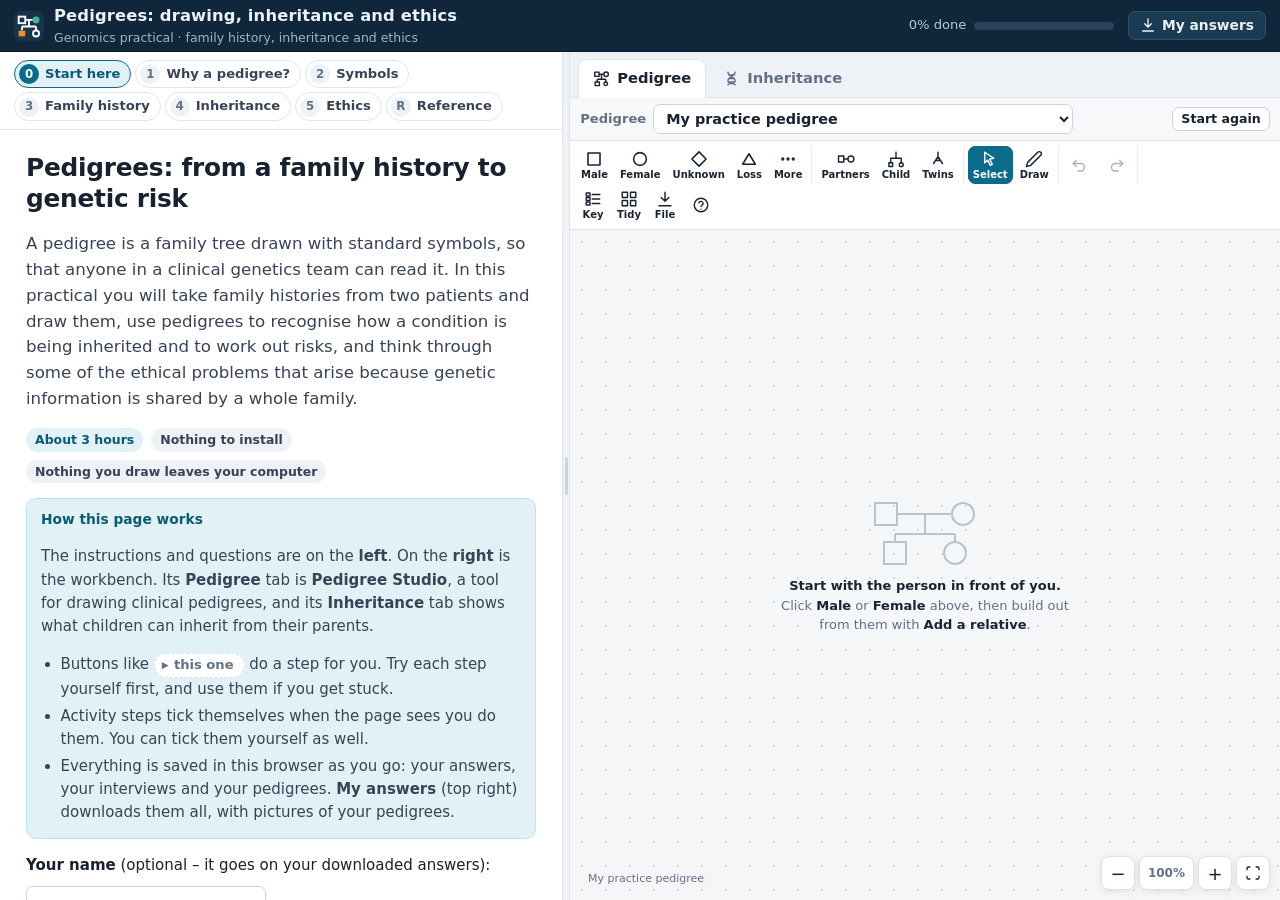
==== commit 2c47f53d: "Fix accuracy and marking problems found in review - Mark answers that are chances by value (data-pro" ====
--- a/index.html
+++ b/index.html
@@ -123,7 +123,7 @@
   <div class="q" data-q="w-referral" data-type="mcq">
     <div class="q-text">Which of these family histories most strongly suggests an inherited cause?</div>
     <div class="mcq">
-      <label data-why="Prostate cancer at this age is common, so two cases in elderly brothers is not unusual."><input type="radio"> A man of 84 whose brother had prostate cancer at 80</label>
+      <label data-why="Prostate cancer at this age is common, so two cases in elderly brothers is not unusual."><input type="radio"> A man of 84 with prostate cancer, whose brother had prostate cancer at 80</label>
       <label data-correct data-why="Two close relatives with the same cancer, both much younger than usual: two of the workshop's warning signs together."><input type="radio"> A woman whose mother and sister both had bowel cancer in their thirties</label>
       <label data-why="Type 2 diabetes in later life is common and mostly not due to a single gene."><input type="radio"> A woman whose grandmother had type 2 diabetes at 70</label>
       <label data-why="A heart attack at 75 after many years of smoking has an obvious cause and is not unusual."><input type="radio"> A man whose father, a lifelong smoker, had a heart attack at 75</label>
@@ -150,8 +150,8 @@
   <h2 id="sym-start">Starting points</h2>
   <ul>
     <li><b>Start with the person in front of you</b> (the proband) and build up and out from them.</li>
-    <li><b>Men are squares and women are circles.</b> Since the 2022 update the symbol shows the person's gender identity. A transgender man is a square and a transgender woman is a circle, with their sex assigned at birth written underneath (AFAB or AMAB) when it is relevant. A diamond is used for a non-binary person, or when sex is not known.</li>
-    <li><b>In a couple, the man goes on the left and the woman on the right</b> where that is possible.</li>
+    <li><b>Men are squares and women are circles.</b> Since the 2022 update the symbol shows the person's gender identity. A transgender man is a square and a transgender woman is a circle, with their sex assigned at birth written underneath (AFAB, AMAB, or UAAB if unassigned at birth) when it is relevant. A diamond is used for a non-binary person, or when sex is not known.</li>
+    <li><b>In a couple, the man is traditionally drawn on the left and the woman on the right</b>, as the workshop teaches. The 2022 update no longer requires this, because the symbols now show gender identity, so either order is acceptable: choose whichever keeps the pedigree clear.</li>
     <li><b>Brothers and sisters go from oldest on the left to youngest on the right.</b></li>
     <li><b>Affected people are shaded.</b> If more than one condition runs in the family, use different colours or shade quarters of the symbol, and add a key.</li>
   </ul>
@@ -226,7 +226,7 @@
       <label data-why="Brothers born at different times each have their own line from the sibship line."><input type="radio"> They are brothers born a year apart</label>
     </div>
   </div>
-  <div class="q" data-q="y-ok-pregs" data-accept="^\s*(4|four)\b" data-hint="count every pregnancy, including the one that is ongoing – and think about the twins">
+  <div class="q" data-q="y-ok-pregs" data-accept="(^|[^\d.])4([^\d.]|$)||\bfour\b" data-hint="count every pregnancy, including the one that is ongoing – and think about the twins">
     <div class="q-text">How many pregnancies has Amaka had, including the current one?</div>
     <div class="q-model"><p><b>Four</b>: Ada; the miscarriage in 2016; the twins Chidi and Dubem, who were one pregnancy; and the current pregnancy of 16 weeks.</p></div>
   </div>
@@ -238,7 +238,7 @@
       <label data-why="Being affected is shown by shading, not by a number."><input type="radio"> A man affected with a third condition</label>
     </div>
   </div>
-  <div class="q" data-q="y-ok-double" data-accept="cousin" data-hint="look at who Obi's and Amaka's parents are, and how those parents are related">
+  <div class="q" data-q="y-ok-double" data-accept="^(?!.*\b(second|third|2nd|3rd|removed|half)\b).*\bcousins?\b" data-hint="look at who Obi's and Amaka's parents are, and how those parents are related">
     <div class="q-text">Obi and Amaka are joined by a double line. How are they related to each other?</div>
     <div class="q-model"><p>They are <b>first cousins</b>. Obi's father Emeka and Amaka's mother Grace are brother and sister, children of Nnamdi and Adanna. The double line shows that the partners are related by blood (consanguinity).</p></div>
   </div>
@@ -248,7 +248,7 @@
   </div>
   <div class="q" data-q="y-ok-inherited">
     <div class="q-text">Which features of this pedigree suggest that Chidi's hearing loss could be inherited, and how?</div>
-    <div class="q-model"><p>Chidi's parents are not affected but they are first cousins, and the condition has appeared in a child of theirs. Related parents are more likely to carry the same recessive variant, inherited from a shared ancestor, so this points towards <b>autosomal recessive</b> inheritance (in hearing loss, often variants in <i>GJB2</i>). Note that Dubem being affected adds little: identical twins share the same genome, so they count once, not twice. Chapter 4 looks at patterns like this.</p></div>
+    <div class="q-model"><p>Chidi's parents are not affected but they are first cousins, and the condition has appeared in a child of theirs. Related parents are more likely to carry the same recessive variant, inherited from a shared ancestor, so this points towards <b>autosomal recessive</b> inheritance. Most inherited hearing loss that is present from birth is recessive, and many different genes can be involved. Note that Dubem being affected adds little: identical twins share the same genome, so they count once, not twice. Chapter 4 looks at patterns like this.</p></div>
   </div>
   <div class="q" data-q="y-order">
     <div class="q-text">Why do you think the convention is to draw brothers and sisters from oldest on the left to youngest on the right?</div>
@@ -314,7 +314,7 @@
     <div class="q-text">Which features of Abena's family history are warning signs of an inherited heart condition?</div>
     <div class="q-model"><p>Kofi's <b>sudden death at 28</b> during exercise, with <b>hypertrophic cardiomyopathy at post-mortem</b> and a <b>variant in <i>MYBPC3</i></b>; her father now has the same condition; her grandfather Yaw <b>died suddenly at 45</b>; and her aunt Adwoa has a pacemaker for a reason the family does not know. Sudden cardiac death in a young person who seemed healthy is one of the workshop's warning signs on its own.</p></div>
   </div>
-  <div class="q" data-q="h-mensah-pattern" data-accept="dominant" data-hint="the condition is in several generations, and a father and son are both affected">
+  <div class="q" data-q="h-mensah-pattern" data-accept="^(?!.*\bx[\s-]?linked\b).*\bdominant\b||^ad\b||\bautosomal dominant\b" data-hint="the condition is in several generations, and a father and son are both affected">
     <div class="q-text">Which pattern of inheritance does this family suggest?</div>
     <div class="q-model"><p><b>Autosomal dominant</b>: affected people in more than one generation (Kofi and his father, and probably his grandfather), with transmission from father to son, which rules out X-linked inheritance. Hypertrophic cardiomyopathy is usually autosomal dominant, and <i>MYBPC3</i> is the gene most often involved.</p></div>
   </div>
@@ -379,11 +379,11 @@
       <li data-task="i-ar-unaff" data-check="inherit.cross:ar,1,1,unaffected">Now tick <b>We already know this child is unaffected</b>. <button class="do showme" type="button" data-inherit="ar 1 1 unaffected">show me</button></li>
     </ol>
   </div>
-  <div class="q" data-q="i-ar-quarter" data-accept="^\s*(1\s*(/|in)\s*4|25\s*%?|0?\.25|one in four|a quarter)\s*$" data-hint="give it as a fraction, such as 1/2">
+  <div class="q" data-q="i-ar-quarter" data-prob="1/4" data-hint="give it as a fraction, such as 1/3">
     <div class="q-text">Two carriers have a child. What is the chance that the child is affected?</div>
     <div class="q-model"><p><b>1 in 4</b> (25%) for each pregnancy. The chance that the child is a carrier is 1 in 2, and the chance of being neither is 1 in 4.</p></div>
   </div>
-  <div class="q" data-q="i-ar-twothirds" data-accept="^\s*(2\s*/\s*3|2 in 3|two in three|two.thirds|0?\.66?7?|66\.?\d*\s*%|67\s*%)\s*$" data-hint="once you know the child is unaffected, one of the four outcomes is ruled out">
+  <div class="q" data-q="i-ar-twothirds" data-prob="2/3" data-hint="once you know the child is unaffected, one of the four outcomes is ruled out">
     <div class="q-text">Amelia has cystic fibrosis. Her brother David is not affected. What is the chance that David is a carrier?</div>
     <div class="q-model"><p><b>2 in 3</b>, not 1 in 2. Of the four equally likely outcomes, the affected one is ruled out because David is unaffected. Two of the three that remain are carriers. This assumes, as the workshop says, that the condition is fully penetrant and David would have shown symptoms if he were affected.</p></div>
   </div>
@@ -395,13 +395,13 @@
     <li>The parents may be related. The rarer the condition in the population, the more likely it is that the parents of an affected child are related by blood.</li>
     <li>In small families the condition often appears in only one child.</li>
   </ul>
-  <p>Examples are cystic fibrosis and sickle cell disease. <b>Cystic fibrosis</b> affects about 1 in 2,500 babies born in the UK – around 240 a year. The glands' secretions are thicker than usual, which can block the small bowel in newborns (meconium ileus), causes thick mucus in the lungs with repeated chest infections and progressive lung damage, and causes pancreatic insufficiency with poor absorption of food and poor growth. Nearly all men with CF are infertile, because the vas deferens is absent or has not developed properly. It is the most common recessive disease in people of Northern European descent, in whom about <b>1 in 25</b> people is a carrier; it is less common in other groups.</p>
+  <p>Examples are cystic fibrosis and sickle cell disease. <b>Cystic fibrosis</b> affects about 1 in 2,500 babies born in the UK – around 240 a year. The glands' secretions are thicker than usual, which can block the small bowel in newborns (meconium ileus), causes thick mucus in the lungs with repeated chest infections and progressive lung damage, and causes pancreatic insufficiency with poor absorption of food and poor growth. Nearly all men with CF are infertile, because the vas deferens is absent or has not developed properly. It is the most common life-limiting recessive disease in people of Northern European descent, in whom about <b>1 in 25</b> people is a carrier; it is less common in other groups.</p>
 
   <h3 id="inh-cf">The workshop's cystic fibrosis scenario</h3>
   <div class="activity" data-ped="cf">
     <div class="act-t">Activity 4.2 · David and Lisa <button class="btn small" type="button" data-ped="cf">Open the pedigree</button></div>
     <ol class="steps">
-      <li data-task="i-cf-open" data-auto="ped:open id=cf">David's sister Amelia has CF. David and his partner Lisa are expecting a baby, and Lisa has no family history of CF. Open their pedigree.</li>
+      <li data-task="i-cf-open" data-auto="ped:open id=cf">David's sister Amelia has CF. David and his partner Lisa are expecting a baby, and Lisa's family are of Northern European descent and have no history of CF. Open their pedigree.</li>
       <li data-task="i-cf-calc" data-check="inherit.calc:1/150">On the <b>Inheritance</b> tab, use the calculator at the bottom to work out the chance that the baby has CF. <button class="do showme" type="button" data-inherit="calc ar 2/3 1/25">show me</button></li>
     </ol>
   </div>
@@ -409,7 +409,7 @@
     <div class="q-text">Click everyone in this pedigree who <b>must</b> be a carrier (an obligate carrier).</div>
     <div class="q-model"><p><b>Philip and Ruth</b>, Amelia's parents. Amelia inherited one faulty copy from each of them, and neither is affected.</p></div>
   </div>
-  <div class="q" data-q="i-cf-baby" data-accept="\b1\s*(/|in)\s*150\b||\b2\s*/\s*300\b||0?\.0066?7?\b||0?\.67\s*%" data-hint="multiply David's carrier chance, Lisa's carrier chance and the chance that two carriers have an affected child">
+  <div class="q" data-q="i-cf-baby" data-prob="1/150" data-hint="multiply David's carrier chance, Lisa's carrier chance and the chance that two carriers have an affected child">
     <div class="q-text">What is the chance that David and Lisa's baby has cystic fibrosis?</div>
     <div class="q-model"><p>2/3 (David a carrier) × 1/25 (Lisa a carrier, from the population figure) × 1/4 (two carriers have an affected child) = 2/300 = <b>1 in 150</b>.</p></div>
   </div>
@@ -421,13 +421,13 @@
       <li data-task="i-cfc-calc" data-check="inherit.calc:1/12">Recalculate the chance that the baby has CF. <button class="do showme" type="button" data-inherit="calc ar 2/3 1/2">show me</button></li>
     </ol>
   </div>
-  <div class="q" data-q="i-cfc-lisa" data-accept="^\s*(1\s*(/|in)\s*2|50\s*%?|0?\.5|one in two|a half|half)\s*$" data-hint="what is the chance that a child of a known carrier is a carrier?">
+  <div class="q" data-q="i-cfc-lisa" data-prob="1/2" data-hint="what is the chance that a child of a known carrier is a carrier?">
     <div class="q-text">Michael is a carrier. What is Lisa's chance of being a carrier now?</div>
     <div class="q-model"><p><b>1 in 2</b>: she has a 1 in 2 chance of having inherited her father's faulty copy. (Her mother Anne could also be a carrier by chance, but that adds very little.)</p></div>
   </div>
-  <div class="q" data-q="i-cfc-baby" data-accept="\b1\s*(/|in)\s*12\b||\b2\s*/\s*24\b||0?\.083\d*||8\.3\s*%" data-hint="replace Lisa's carrier chance in your earlier calculation">
+  <div class="q" data-q="i-cfc-baby" data-prob="1/12" data-hint="replace Lisa's carrier chance in your earlier calculation">
     <div class="q-text">What is the chance that the baby has CF now?</div>
-    <div class="q-model"><p>1/2 × 2/3 × 1/4 = <b>1 in 12</b>, more than ten times higher than before. Consanguinity raises the chance that both partners carry the same recessive variant, inherited from a shared ancestor.</p></div>
+    <div class="q-model"><p>1/2 × 2/3 × 1/4 = <b>1 in 12</b>, more than ten times higher than before. Most of that rise comes from Michael's carrier test, which takes Lisa's chance of being a carrier from 1 in 25 to 1 in 2. The shared ancestry is why the test was worth doing: Philip's variant may have come down from the great-grandparents, so John, and then Michael, could carry the same one. Without the test, the shared ancestry alone would raise the baby's chance only to about 1 in 60. Related partners are more likely to carry the same recessive variant, inherited from an ancestor they share.</p></div>
   </div>
 
   <h2 id="inh-ad">Autosomal dominant</h2>
@@ -441,7 +441,7 @@
   <p>Examples include inherited breast cancer and Huntington's disease. Two things make dominant pedigrees harder to read:</p>
   <div class="two-col">
     <div class="cardlet"><h4>Penetrance</h4><p>The proportion of people with the variant who develop the condition. Inherited breast cancer shows <b>reduced penetrance</b>: a <i>BRCA</i> variant raises the risk, but not everyone with it develops cancer. Huntington's disease shows <b>complete penetrance</b>: people with the full expansion develop it if they live to the age of onset.</p></div>
-    <div class="cardlet"><h4>Variable expressivity</h4><p>The same condition can show itself differently in different people. Neurofibromatosis type 1 can be mild or severe, even within one family. In Huntington's disease the age of onset and severity can vary between generations.</p></div>
+    <div class="cardlet"><h4>Variable expressivity</h4><p>The same condition can show itself differently in different people. Neurofibromatosis type 1 can be mild or severe, even within one family. In Huntington's disease the age of onset and severity can vary between generations, largely because of <b>anticipation</b>: the CAG repeat can lengthen as it is passed on, especially from a father, and longer repeats tend to start earlier.</p></div>
   </div>
 
   <h3 id="inh-brca">The workshop's BRCA2 scenario</h3>
@@ -451,11 +451,11 @@
       <li data-task="i-brca-open" data-auto="ped:open id=brca2">Jane is pregnant. Her partner Adam's elder sister had breast cancer at 34 and was offered genetic testing (in England, test directory indication R208 includes breast cancer under 40). A pathogenic variant in <i>BRCA2</i>, c.5946delT, was found. Open the pedigree.</li>
     </ol>
   </div>
-  <div class="q" data-q="i-brca-adam" data-accept="^\s*(1\s*(/|in)\s*2|50\s*%?|0?\.5|one in two|a half|half)\s*$" data-hint="which parent is the variant most likely to have come from, and what is the chance a child inherits it?">
+  <div class="q" data-q="i-brca-adam" data-prob="1/2" data-hint="which parent is the variant most likely to have come from, and what is the chance a child inherits it?">
     <div class="q-text">What is Adam's chance of carrying the <i>BRCA2</i> variant?</div>
     <div class="q-model"><p><b>1 in 2</b>. His sister inherited it from one of their parents. Their mother had breast cancer at 47 and her sister had ovarian cancer, so it almost certainly came from their mother, and each of her children had a 1 in 2 chance of inheriting it.</p></div>
   </div>
-  <div class="q" data-q="i-brca-baby" data-accept="^\s*(1\s*(/|in)\s*4|25\s*%?|0?\.25|one in four|a quarter)\s*$" data-hint="Adam's chance multiplied by the chance he passes it on">
+  <div class="q" data-q="i-brca-baby" data-prob="1/4" data-hint="Adam's chance multiplied by the chance he passes it on">
     <div class="q-text">What is the chance that Jane and Adam's baby has inherited the variant?</div>
     <div class="q-model"><p>1/2 × 1/2 = <b>1 in 4</b>. If Adam is tested, this becomes either 1 in 2 or close to zero.</p></div>
   </div>
@@ -465,7 +465,7 @@
   </div>
   <div class="q" data-q="i-brca-adam-men">
     <div class="q-text">Adam is a man. Why might testing still matter to him and his family?</div>
-    <div class="q-model"><p>Men with <i>BRCA2</i> variants have a higher risk of prostate cancer (often more aggressive), male breast cancer and pancreatic cancer than other men, so they may be offered screening. And each of his children, sons or daughters, has a 1 in 2 chance of inheriting it. The variant can pass through unaffected men, which is one reason inherited breast cancer can seem to “skip” a generation.</p></div>
+    <div class="q-model"><p>Men with <i>BRCA2</i> variants have a higher risk of prostate cancer (often more aggressive), male breast cancer and pancreatic cancer than other men, so they may be offered screening. And if he carries it, each of his children, sons or daughters, has a 1 in 2 chance of inheriting it. The variant can pass through unaffected men, which is one reason inherited breast cancer can seem to “skip” a generation.</p></div>
   </div>
 
   <h2 id="inh-xl">X-linked</h2>
@@ -513,7 +513,7 @@
   <div class="q" data-q="i-fc-mcq" data-type="mcq">
     <div class="q-text">Family C: which pattern fits best?</div>
     <div class="mcq">
-      <label data-why="With dominant inheritance, I-2, II-2 and III-2 would all have to carry the variant without being affected, while every man with it was affected. That is possible, but an X-linked pattern explains the family much more simply."><input type="radio"> Autosomal dominant</label>
+      <label data-why="With dominant inheritance, one of I-1 and I-2, and also II-2 and III-2, would all have to carry the variant without being affected, while every man with it was affected. That is possible, but an X-linked pattern explains the family much more simply."><input type="radio"> Autosomal dominant</label>
       <label data-why="The condition appears in three generations and only in males; a recessive condition would affect both sexes."><input type="radio"> Autosomal recessive</label>
       <label data-correct data-why="Only males are affected, they are related through unaffected women, and there is no father-to-son transmission."><input type="radio"> X-linked recessive</label>
     </div>
@@ -525,7 +525,7 @@
   <div class="q" data-q="i-fd-mcq" data-type="mcq">
     <div class="q-text">Family D has breast cancer in three generations. Which explanation fits best?</div>
     <div class="mcq">
-      <label data-why="I-2 and II-2 are affected but II-2's children have an unaffected father, and the cancers are in every generation: that is not a recessive picture."><input type="radio"> Autosomal recessive</label>
+      <label data-why="For a recessive condition, every affected woman's partner would also need to be a carrier, and here affected people appear in every generation, passed from parent to child: a vertical pattern, typical of dominant inheritance."><input type="radio"> Autosomal recessive</label>
       <label data-correct data-why="Affected women in three generations, linked through an unaffected man (II-3). He must carry the variant, because his mother and his daughter are affected: reduced penetrance, made more striking because breast cancer is much rarer in men."><input type="radio"> Autosomal dominant with reduced penetrance</label>
       <label data-why="With X-linked recessive inheritance, men would be affected more often than women. Here only women are affected."><input type="radio"> X-linked recessive</label>
     </div>
@@ -536,7 +536,7 @@
   </div>
 
   <h2 id="inh-genes">Family histories in gene discovery and variant interpretation</h2>
-  <p>Careful study of a condition across many families can lead to new genes. Some families meet the diagnostic criteria for <b>neurofibromatosis type 1</b> – an autosomal dominant condition, caused by variants in <i>NF1</i> on chromosome 17, that usually presents with several café-au-lait patches – but have no <i>NF1</i> variant. In several such families, everyone affected had café-au-lait patches and freckling in the armpits but no neurofibromas, and all were found to have a variant in a different gene, <i>SPRED1</i>, that segregated with the condition (<i>J Med Genet</i> 2009;46:425–430). This is now called Legius syndrome.</p>
+  <p>Careful study of a condition across many families can lead to new genes. Some families meet the diagnostic criteria for <b>neurofibromatosis type 1</b> – an autosomal dominant condition, caused by variants in <i>NF1</i> on chromosome 17, that usually presents with several café-au-lait patches – but have no <i>NF1</i> variant. In several such families, everyone affected had café-au-lait patches and freckling in the armpits but no neurofibromas, and all were found to have a variant in a different gene, <i>SPRED1</i>, that segregated with the condition (<i>J Med Genet</i> 2009;46:425–430). The gene was first linked to this condition by Brems and colleagues in 2007, and it is now called Legius syndrome.</p>
   <div class="q" data-q="i-segregation">
     <div class="q-text">A <b>variant of uncertain significance</b> (VUS) is found in a woman with a rare condition. How could her family help decide whether it causes the condition?</div>
     <div class="q-model"><p>By <b>segregation analysis</b>: test her affected and unaffected relatives. If the variant is found in every affected relative, and not in unaffected adults who are past the usual age of onset, that supports it causing the condition; each additional informative relative adds evidence. If an affected relative does not have it, it is unlikely to be the cause. The pedigree shows who is worth testing and how informative each result would be.</p></div>
@@ -553,6 +553,7 @@
   <div class="callout ethics">
     <div class="co-t">Thinking about ethics in genetics</div>
     <p>There is often no single right answer, and several ethical issues can arise in the same family. Professional guidelines help, by giving precedent and consistency, as does discussion in a multidisciplinary team. Communication and documentation matter. Useful principles to think with are <b>confidentiality</b>, <b>beneficence</b> (doing good), <b>non-maleficence</b> (avoiding harm), <b>justice</b> (fairness) and <b>autonomy</b>. For each scenario, ask: what are the possible harms and benefits, who do they apply to, and what might help?</p>
+    <p>Each scenario is a different family, except that scenario 5 returns to the family in scenario 3. The lecture reuses some first names (Brian, Bob, Gwen, Philip and Helen each appear in more than one family), so check which family you are looking at. In these pedigrees, as in the lecture, a dot marks someone who has the family's variant but no symptoms yet; strictly, the NSGC symbol for this is a vertical line (see the <button class="goto" data-goto="ref-symbols" type="button">symbols table</button>).</p>
   </div>
   <div class="q" data-q="e-ought" data-type="mcq">
     <div class="q-text">Ethics is about how things <i>ought</i> to be (normative statements), not only how they <i>are</i> (descriptive statements). Which of these is normative?</div>
@@ -582,11 +583,11 @@
   </div>
   <div class="q" data-q="e-lynch-brian">
     <div class="q-text">Brian does not want his daughters, now 26 and 24, to be told. What are the competing interests, and what would you do?</div>
-    <div class="q-model"><p>Gwen's daughters are adults with their own <b>autonomy</b>, and each has a 1 in 2 chance of a variant for which there is effective prevention: colonoscopy every two years from 25 for <i>MLH1</i> carriers, which reduces deaths from bowel cancer (<b>beneficence</b>; harm from not knowing). Brian may want to protect them, may be grieving, or may feel guilty or anxious (the lecture's reasons for non-disclosure). The information is not only his: it comes from Gwen's and Alice's results, and Alice could tell her nieces herself. A sensible approach is to explore Brian's reasons, explain what the daughters could gain, and support Alice in sharing the information, for example with a family letter, offering to review it later. Professional guidance accepts that in exceptional cases a clinician's duty may extend beyond their own patient – but information should only be passed on if it brings a direct benefit, after weighing the interests involved, and the reasoning should be documented.</p></div>
+    <div class="q-model"><p>Gwen's daughters are adults with their own <b>autonomy</b>, and each has a 1 in 2 chance of a variant for which there is effective prevention: colonoscopy every two years from 25 for <i>MLH1</i> carriers, which reduces deaths from bowel cancer, daily aspirin, and later on a discussion of their raised risk of womb and ovarian cancer (<b>beneficence</b>; harm from not knowing). Brian may want to protect them, may be grieving, or may feel guilty or anxious (the lecture's reasons for non-disclosure). The information is not only his: it comes from Gwen's and Alice's results, and Alice could tell her nieces herself. A sensible approach is to explore Brian's reasons, explain what the daughters could gain, and support Alice in sharing the information, for example with a family letter, offering to review it later. Professional guidance accepts that in exceptional cases a clinician's duty may extend beyond their own patient – but information should only be passed on if it brings a direct benefit, after weighing the interests involved, and the reasoning should be documented.</p></div>
   </div>
   <div class="q" data-q="e-lynch-annbob">
     <div class="q-text">Ann and Bob have declined testing but want colonoscopies every two years. Is that reasonable? What about their children?</div>
-    <div class="q-model"><p>It is their right not to know their genetic status, and surveillance as if they were at risk is a safe choice for them. But there are costs: half of people in their position do not carry the variant and would be having colonoscopies (which have their own small risks) for nothing, which raises a question of <b>justice</b> in the use of NHS resources. Their children are adults at 1 in 4 risk who have not been told; testing them could reveal their parents' status. Encourage Ann and Bob to talk to their children, and offer help with that.</p></div>
+    <div class="q-model"><p>It is their right not to know their genetic status, and colonoscopy as if they carried the variant protects them against bowel cancer. It does not cover everything, though. If Ann carries the variant, she also has a high chance of womb (endometrial) cancer and a raised chance of ovarian cancer, which colonoscopy does not detect. Carriers are also offered daily aspirin, and women can consider risk-reducing gynaecological surgery once they have completed their family. Without a test, Ann cannot weigh up those choices on good evidence. There are other costs too: half of people in their position do not carry the variant and would be having colonoscopies (which have their own small risks) for nothing, which raises a question of <b>justice</b> in the use of NHS resources. Their children are adults at 1 in 4 risk who have not been told; testing them could reveal their parents' status. Encourage Ann and Bob to talk to their children, and offer help with that.</p></div>
   </div>
   <table class="table">
     <tr><th>Reasons people give for not telling relatives</th><th>What can help</th></tr>
@@ -613,7 +614,7 @@
     <div class="act-t">Activity 5.2 · Testing by proxy <button class="btn small" type="button" data-ped="hd">Open the pedigree</button></div>
     <ol class="steps"><li data-task="e-hd-open" data-auto="ped:open id=hd">Open the Huntington's disease pedigree.</li></ol>
   </div>
-  <div class="q" data-q="e-hd-claire" data-accept="^\s*(1\s*(/|in)\s*4|25\s*%?|0?\.25|one in four|a quarter)\s*$" data-hint="what is Anne's chance, and what is the chance she passed it on?">
+  <div class="q" data-q="e-hd-claire" data-prob="1/4" data-hint="what is Anne's chance, and what is the chance she passed it on?">
     <div class="q-text">What is Claire's chance of having inherited the HD expansion?</div>
     <div class="q-model"><p><b>1 in 4</b>: Anne has a 1 in 2 chance of having inherited it from Brian, and if she has, a 1 in 2 chance of having passed it to Claire.</p></div>
   </div>
@@ -647,7 +648,7 @@
   <h2 id="eth-repro">Scenario 4: reproductive decisions</h2>
   <div class="callout scenario">
     <div class="co-t">The family</div>
-    <p><b>Martha</b> (23) has the Huntington's disease expansion, like her mother Helen. She and Garth are 8 weeks pregnant and do not want a baby with the expansion. They have chorionic villus sampling (CVS), which shows that the baby has it, and Martha decides that she does not want to end the pregnancy. Her sister <b>Josie</b> (25), who has separated from her partner, is also 8 weeks pregnant. Josie does not want to know whether she will develop HD herself.</p>
+    <p><b>Martha</b> (23) has the Huntington's disease expansion, like her mother Helen. She and Garth are 8 weeks pregnant and do not want a baby with the expansion. At 12 weeks they have chorionic villus sampling (CVS), which shows that the baby has it, and Martha decides that she does not want to end the pregnancy. Her sister <b>Josie</b> (25), who has separated from her partner, is also 8 weeks pregnant. Josie does not want to know whether she will develop HD herself.</p>
   </div>
   <div class="activity" data-ped="hd-pregnancy">
     <div class="act-t">Activity 5.4 · Two pregnancies <button class="btn small" type="button" data-ped="hd-pregnancy">Open the pedigree</button></div>
@@ -659,7 +660,7 @@
     <div class="q-text">Martha decides to continue the pregnancy after the test shows the baby has the HD expansion. What ethical issues does this raise for the future child?</div>
     <div class="q-model"><p>It is equivalent to a predictive test on a child for an adult-onset condition: the child will grow up with their HD status already known, without having chosen to know it. How will this affect their upbringing? When and how will they be told? How will they feel about their parents' decision? These implications are discussed in depth with couples before prenatal diagnosis, and there is usually an expectation that an affected pregnancy will be ended – but couples may still decide to continue, and all the team can do is make sure they understand the ethical complications.</p></div>
   </div>
-  <div class="q" data-q="e-repro-josie" data-accept="^\s*(1\s*(/|in)\s*2|50\s*%?|0?\.5|one in two|a half|half)\s*$" data-hint="exclusion testing tells you which of Josie's grandparents the baby's chromosome 4 came from – not whether Josie has the expansion">
+  <div class="q" data-q="e-repro-josie" data-prob="1/2" data-hint="exclusion testing tells you which of the baby's grandparents, Helen or her husband, the baby's chromosome 4 came from – not whether Josie has the expansion">
     <div class="q-text">Josie has <b>exclusion testing</b>, which shows whether the baby inherited the chromosome 4 that Josie received from her affected mother Helen (“high risk”) or from her father (“low risk”). The result is high risk. What is the baby's chance of having the HD expansion?</div>
     <div class="q-model"><p><b>1 in 2</b> – the same as Josie's own chance. The baby has Helen's chromosome 4; whether that copy carries the expansion is exactly what Josie has chosen not to find out. Josie decides not to end the pregnancy, so her child will grow up at 1 in 2 risk – and if the child is ever tested and has the expansion, that would reveal Josie's status too.</p></div>
   </div>
@@ -691,7 +692,7 @@
     <li>Should variants that cannot be acted on be fed back to patients?</li>
     <li>Genetic information about one person allows inferences about the people they are related to.</li>
   </ul>
-  <p>In the UK, personal data are governed by the <b>Data Protection Act 2018</b> and the <b>UK GDPR</b>. Genetic data are “special category” personal data, along with health and biometric data. Data that can identify a person indirectly – for example data with a study number instead of a name, which could be linked back to the person – can still be personal data. Truly anonymised data are not. The Information Commissioner's Office says that genetic data with enough markers to be unique to an individual is personal data even without a name, although some, such as the PHG Foundation, argue that genomic data are not identifiable unless they can be linked back to a person. Safeguards include managed access, de-identification, the <b>Caldicott principles</b>, trusted research environments and research ethics review.</p>
+  <p>In the UK, personal data are governed by the <b>Data Protection Act 2018</b> and the <b>UK GDPR</b> (both since amended by the Data (Use and Access) Act 2025). Genetic data are “special category” personal data, as are, among others, data concerning health and biometric data used to identify someone. Data that can identify a person indirectly – for example data with a study number instead of a name, which could be linked back to the person – can still be personal data. Truly anonymised data are not. The Information Commissioner's Office says that genetic data with enough markers to be unique to an individual is personal data even without a name, although some, such as the PHG Foundation, argue that genomic data are not identifiable unless they can be linked back to a person. Safeguards include managed access, de-identification, the <b>Caldicott principles</b>, trusted research environments and research ethics review.</p>
   <div class="q" data-q="e-consent" data-type="mcq">
     <div class="q-text">Which of these is <b>not</b> a requirement for consent to be legally valid?</div>
     <div class="mcq">
@@ -795,11 +796,11 @@
   <ul>
     <li>Adapted from two sessions of <i>GM1B Introduction to Human Genetics and Genomics</i>: the <b>Genomics Workshop: Taking and Drawing a Family Tree</b> by Madelaine Corcoran and Jaskiran Gill (Addenbrooke's Clinical Genetics Department), and the lecture <b>‘Ethics’, legal and governance issues in genetics and genomics</b> by Dr Tim Hearn. The families in the ethics scenarios and the cystic fibrosis and <i>BRCA2</i> scenarios are from these sessions; the interviews, the Okafor family and families A to D were written for this practical.</li>
     <li>Drawing tool: <b>Pedigree Studio</b> by Timothy J Hearn (MIT licence), <a href="https://github.com/comparativechrono/PedigreeStudio" target="_blank" rel="noopener">github.com/comparativechrono/PedigreeStudio</a>.</li>
-    <li>Pedigree nomenclature: Bennett RL <i>et al.</i> (2008) Standardized human pedigree nomenclature: update and assessment of the recommendations of the National Society of Genetic Counselors. <i>J Genet Couns</i> 17:424–433. Bennett RL <i>et al.</i> (2022) Standardized pedigree nomenclature update centered on sex and gender inclusivity. <i>J Genet Couns</i> 31:1238–1248.</li>
-    <li>Health Education England Genomics Education Programme: <a href="https://www.genomicseducation.hee.nhs.uk/taking-and-drawing-a-family-history/" target="_blank" rel="noopener">Taking and drawing a family history</a>.</li>
+    <li>Pedigree nomenclature: Bennett RL <i>et al.</i> (2008) Standardized human pedigree nomenclature: update and assessment of the recommendations of the National Society of Genetic Counselors. <i>J Genet Couns</i> 17:424–433. Bennett RL <i>et al.</i> (2022) Standardized pedigree nomenclature update centered on sex and gender inclusivity. <i>J Genet Couns</i> 31:1238–1248. Resta RG <i>et al.</i> (2022) Both sides now: changing a long-standing pedigree tradition of men on the left and women on the right. <i>J Genet Couns</i>, doi:10.1002/jgc4.1662.</li>
+    <li>NHS England Genomics Education Programme (formerly part of Health Education England): <a href="https://www.genomicseducation.hee.nhs.uk/taking-and-drawing-a-family-history/" target="_blank" rel="noopener">Taking and drawing a family history</a>.</li>
     <li>Cystic fibrosis figures: the Cystic Fibrosis Trust (<a href="https://www.cysticfibrosis.org.uk/" target="_blank" rel="noopener">cysticfibrosis.org.uk</a>). CVS: <a href="https://www.nhs.uk/tests-and-treatments/chorionic-villus-sampling-cvs/" target="_blank" rel="noopener">NHS – chorionic villus sampling</a>.</li>
-    <li><i>SPRED1</i> families: <i>J Med Genet</i> 2009;46:425–430, doi:10.1136/jmg.2008.065243. Down syndrome prevalence: Wu J, Morris JK (2013) <i>Eur J Hum Genet</i> 21:1016–1019.</li>
-    <li><i>ABC v St George's Healthcare NHS Trust</i> [2020] EWHC 455 (QB).</li>
+    <li><i>SPRED1</i> and Legius syndrome: Brems H <i>et al.</i> (2007) <i>Nat Genet</i> 39:1120–1126; Pasmant E <i>et al.</i> (2009) <i>J Med Genet</i> 46:425–430, doi:10.1136/jmg.2008.065243. Down syndrome prevalence: Wu J, Morris JK (2013) <i>Eur J Hum Genet</i> 21:1016–1019.</li>
+    <li><i>ABC v St George's Healthcare NHS Trust</i> [2020] EWHC 455 (QB). Aspirin in Lynch syndrome: NICE guideline NG151, <i>Colorectal cancer</i> (2020), recommendation 1.1.1.</li>
   </ul>
 </section>
 
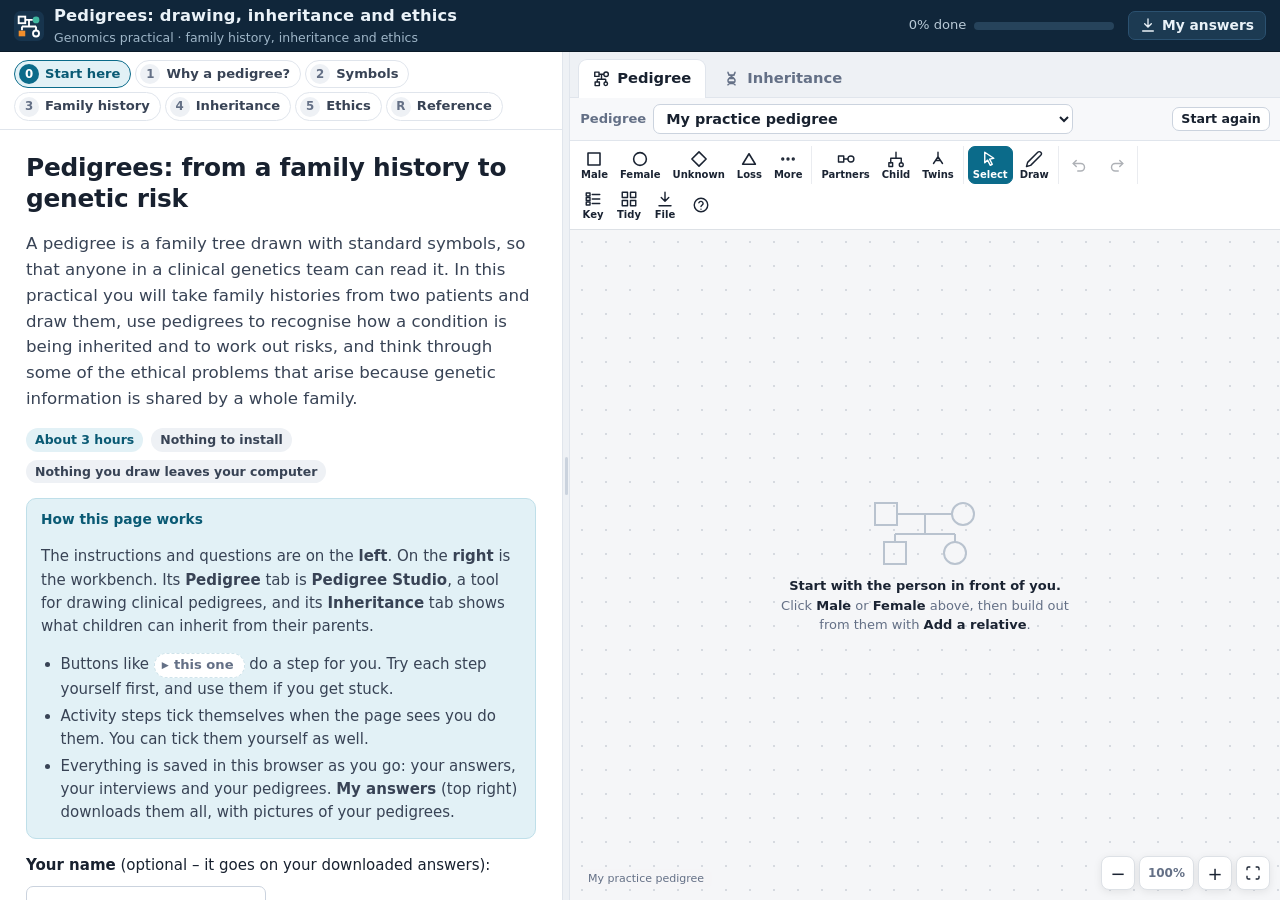
==== commit f1824c6e: "Make the practical stand alone without the lecture or workshop Remove the references back to the eth" ====
--- a/index.html
+++ b/index.html
@@ -66,14 +66,14 @@
     <p class="hint">The <b>?</b> at the right of the Studio's toolbar explains the rest of its controls. <b>Start again</b> above the drawing clears this pedigree if you want a fresh start.</p>
   </div>
 
-  <h2>Plan for today</h2>
+  <h2>The plan</h2>
   <table class="table">
     <tr><th>Chapter</th><th>What you will do</th><th>Time</th></tr>
     <tr><td><button class="goto" data-goto="why" type="button">1 · Why a pedigree?</button></td><td>Why clinicians take a family history, and what makes one stand out</td><td>10 min</td></tr>
     <tr><td><button class="goto" data-goto="symbols" type="button">2 · Symbols</button></td><td>Draw each standard symbol yourself, then read a pedigree someone else has drawn</td><td>25 min</td></tr>
     <tr><td><button class="goto" data-goto="history" type="button">3 · Family history</button></td><td>Interview two patients, draw their families as you go, and check your drawings</td><td>45 min</td></tr>
     <tr><td><button class="goto" data-goto="inheritance" type="button">4 · Inheritance</button></td><td>Recessive, dominant and X-linked inheritance; recognising patterns; working out risks</td><td>45 min</td></tr>
-    <tr><td><button class="goto" data-goto="ethics" type="button">5 · Ethics</button></td><td>Five families from the ethics lecture, consent and genetic data, ways of reasoning about ethics</td><td>45 min</td></tr>
+    <tr><td><button class="goto" data-goto="ethics" type="button">5 · Ethics</button></td><td>Five families facing ethical dilemmas, consent and genetic data, ways of reasoning about ethics</td><td>45 min</td></tr>
   </table>
   <p class="hint">Sections marked <span class="pill ext">Extension</span> are optional and are not counted in your progress.</p>
 </section>
@@ -83,7 +83,7 @@
      ===================================================================== -->
 <section class="chapter" id="why" data-num="1" data-title="Why a pedigree?" data-bench="pedigree" hidden>
   <h1>Why take a family history?</h1>
-  <div class="meta-row"><span class="pill time">≈ 10 min</span><span class="pill">Workshop part 1</span></div>
+  <div class="meta-row"><span class="pill time">≈ 10 min</span></div>
   <p class="lede">A family history is often the cheapest and most informative genetic test there is. Drawn as a pedigree, it shows at a glance who is affected, how they are related and who else may be at risk.</p>
 
   <h2>What a pedigree is for</h2>
@@ -106,8 +106,8 @@
   </table>
 
   <h2>Things to look for in primary care</h2>
-  <div class="callout lecture">
-    <div class="co-t">From the workshop: features that suggest a genetic cause</div>
+  <div class="callout points">
+    <div class="co-t">Features that suggest a genetic cause</div>
     <ul>
       <li>Several closely <b>related people with the same condition</b></li>
       <li>A condition at a <b>younger age than usual</b>, for example bowel cancer, breast cancer or dementia</li>
@@ -124,7 +124,7 @@
     <div class="q-text">Which of these family histories most strongly suggests an inherited cause?</div>
     <div class="mcq">
       <label data-why="Prostate cancer at this age is common, so two cases in elderly brothers is not unusual."><input type="radio"> A man of 84 with prostate cancer, whose brother had prostate cancer at 80</label>
-      <label data-correct data-why="Two close relatives with the same cancer, both much younger than usual: two of the workshop's warning signs together."><input type="radio"> A woman whose mother and sister both had bowel cancer in their thirties</label>
+      <label data-correct data-why="Two close relatives with the same cancer, both much younger than usual: two of the warning signs above together."><input type="radio"> A woman whose mother and sister both had bowel cancer in their thirties</label>
       <label data-why="Type 2 diabetes in later life is common and mostly not due to a single gene."><input type="radio"> A woman whose grandmother had type 2 diabetes at 70</label>
       <label data-why="A heart attack at 75 after many years of smoking has an obvious cause and is not unusual."><input type="radio"> A man whose father, a lifelong smoker, had a heart attack at 75</label>
     </div>
@@ -151,7 +151,7 @@
   <ul>
     <li><b>Start with the person in front of you</b> (the proband) and build up and out from them.</li>
     <li><b>Men are squares and women are circles.</b> Since the 2022 update the symbol shows the person's gender identity. A transgender man is a square and a transgender woman is a circle, with their sex assigned at birth written underneath (AFAB, AMAB, or UAAB if unassigned at birth) when it is relevant. A diamond is used for a non-binary person, or when sex is not known.</li>
-    <li><b>In a couple, the man is traditionally drawn on the left and the woman on the right</b>, as the workshop teaches. The 2022 update no longer requires this, because the symbols now show gender identity, so either order is acceptable: choose whichever keeps the pedigree clear.</li>
+    <li><b>In a couple, the man is traditionally drawn on the left and the woman on the right.</b> The 2022 update no longer requires this, because the symbols now show gender identity, so either order is acceptable: choose whichever keeps the pedigree clear.</li>
     <li><b>Brothers and sisters go from oldest on the left to youngest on the right.</b></li>
     <li><b>Affected people are shaded.</b> If more than one condition runs in the family, use different colours or shade quarters of the symbol, and add a key.</li>
   </ul>
@@ -197,7 +197,7 @@
   </div>
 
   <h2 id="sym-notes">What to write under each symbol</h2>
-  <p>Next to or under each symbol, write what you know about that person: their name, their age or date of birth, the age they died and the cause, and any medical conditions with the age at diagnosis. A healthy relative can be written as <b>A&amp;W</b> (alive and well). The workshop also reminds us to:</p>
+  <p>Next to or under each symbol, write what you know about that person: their name, their age or date of birth, the age they died and the cause, and any medical conditions with the age at diagnosis. A healthy relative can be written as <b>A&amp;W</b> (alive and well). Also remember to:</p>
   <ul>
     <li><b>Ask about consanguinity</b>: “Are you and your partner related in any way?” and, if so, how.</li>
     <li><b>Record at least basic information on both sides of the family</b>, even if the condition seems to be on one side only.</li>
@@ -261,8 +261,8 @@
      ===================================================================== -->
 <section class="chapter" id="history" data-num="3" data-title="Family history" data-bench="pedigree" data-ped="draw-mensah" hidden>
   <h1>Taking a family history and drawing it</h1>
-  <div class="meta-row"><span class="pill time">≈ 45 min</span><span class="pill">Workbench: Pedigree</span><span class="pill">Workshop part 2</span></div>
-  <p class="lede">In the workshop you take a family history from a partner who plays the patient. Here the patients are simulated: you choose what to ask, they answer, and you draw their family in the Studio as the answers come in. Then the page checks your drawing against the family.</p>
+  <div class="meta-row"><span class="pill time">≈ 45 min</span><span class="pill">Workbench: Pedigree</span></div>
+  <p class="lede">In this chapter you take the family histories of two patients. The patients are simulated: you choose what to ask, they answer, and you draw their family in the Studio as the answers come in. Then the page checks your drawing against the family.</p>
 
   <h2 id="fh-what">What to collect</h2>
   <ul>
@@ -274,8 +274,8 @@
   <p>The information can be recorded as longhand notes, on a family history form, or straight onto a family tree, by hand or with pedigree software. In this practical you draw as you go.</p>
 
   <h2 id="fh-how">How to ask</h2>
-  <div class="callout lecture">
-    <div class="co-t">Top tips from the workshop</div>
+  <div class="callout points">
+    <div class="co-t">Top tips</div>
     <ul>
       <li>Make eye contact regularly, and use sensitive, respectful language.</li>
       <li>Ask clear, short questions: <i>“Do you have any brothers and sisters?” “Do you all have the same parents?” “Is your mother still living?” “Has anyone in the family lost a baby?” “How old was your sister when she died?”</i></li>
@@ -312,7 +312,7 @@
   </div>
   <div class="q" data-q="h-mensah-flags">
     <div class="q-text">Which features of Abena's family history are warning signs of an inherited heart condition?</div>
-    <div class="q-model"><p>Kofi's <b>sudden death at 28</b> during exercise, with <b>hypertrophic cardiomyopathy at post-mortem</b> and a <b>variant in <i>MYBPC3</i></b>; her father now has the same condition; her grandfather Yaw <b>died suddenly at 45</b>; and her aunt Adwoa has a pacemaker for a reason the family does not know. Sudden cardiac death in a young person who seemed healthy is one of the workshop's warning signs on its own.</p></div>
+    <div class="q-model"><p>Kofi's <b>sudden death at 28</b> during exercise, with <b>hypertrophic cardiomyopathy at post-mortem</b> and a <b>variant in <i>MYBPC3</i></b>; her father now has the same condition; her grandfather Yaw <b>died suddenly at 45</b>; and her aunt Adwoa has a pacemaker for a reason the family does not know. Sudden cardiac death in a young person who seemed healthy is a warning sign on its own (see chapter 1).</p></div>
   </div>
   <div class="q" data-q="h-mensah-pattern" data-accept="^(?!.*\bx[\s-]?linked\b).*\bdominant\b||^ad\b||\bautosomal dominant\b" data-hint="the condition is in several generations, and a father and son are both affected">
     <div class="q-text">Which pattern of inheritance does this family suggest?</div>
@@ -367,8 +367,8 @@
      ===================================================================== -->
 <section class="chapter" id="inheritance" data-num="4" data-title="Inheritance" data-bench="inherit" data-ped="cf" hidden>
   <h1>Patterns of inheritance</h1>
-  <div class="meta-row"><span class="pill time">≈ 45 min</span><span class="pill">Workbench: Pedigree and Inheritance</span><span class="pill">Workshop part 3</span></div>
-  <p class="lede">The features of a family history give clues to how a condition is inherited, and the pattern of inheritance determines the risk to relatives. This chapter covers the three patterns in the workshop: autosomal recessive, autosomal dominant and X-linked.</p>
+  <div class="meta-row"><span class="pill time">≈ 45 min</span><span class="pill">Workbench: Pedigree and Inheritance</span></div>
+  <p class="lede">The features of a family history give clues to how a condition is inherited, and the pattern of inheritance determines the risk to relatives. This chapter covers three patterns: autosomal recessive, autosomal dominant and X-linked.</p>
 
   <h2 id="inh-ar">Autosomal recessive</h2>
   <p>A person is affected only if they inherit <b>two faulty copies</b> of the gene, one from each parent. People with one faulty copy are <b>carriers</b>: they are not affected, but can pass the faulty copy on.</p>
@@ -385,7 +385,7 @@
   </div>
   <div class="q" data-q="i-ar-twothirds" data-prob="2/3" data-hint="once you know the child is unaffected, one of the four outcomes is ruled out">
     <div class="q-text">Amelia has cystic fibrosis. Her brother David is not affected. What is the chance that David is a carrier?</div>
-    <div class="q-model"><p><b>2 in 3</b>, not 1 in 2. Of the four equally likely outcomes, the affected one is ruled out because David is unaffected. Two of the three that remain are carriers. This assumes, as the workshop says, that the condition is fully penetrant and David would have shown symptoms if he were affected.</p></div>
+    <div class="q-model"><p><b>2 in 3</b>, not 1 in 2. Of the four equally likely outcomes, the affected one is ruled out because David is unaffected. Two of the three that remain are carriers. This assumes that the condition is fully penetrant and David would have shown symptoms if he were affected.</p></div>
   </div>
   <p><b>Features of autosomal recessive inheritance:</b></p>
   <ul>
@@ -397,7 +397,7 @@
   </ul>
   <p>Examples are cystic fibrosis and sickle cell disease. <b>Cystic fibrosis</b> affects about 1 in 2,500 babies born in the UK – around 240 a year. The glands' secretions are thicker than usual, which can block the small bowel in newborns (meconium ileus), causes thick mucus in the lungs with repeated chest infections and progressive lung damage, and causes pancreatic insufficiency with poor absorption of food and poor growth. Nearly all men with CF are infertile, because the vas deferens is absent or has not developed properly. It is the most common life-limiting recessive disease in people of Northern European descent, in whom about <b>1 in 25</b> people is a carrier; it is less common in other groups.</p>
 
-  <h3 id="inh-cf">The workshop's cystic fibrosis scenario</h3>
+  <h3 id="inh-cf">A cystic fibrosis scenario</h3>
   <div class="activity" data-ped="cf">
     <div class="act-t">Activity 4.2 · David and Lisa <button class="btn small" type="button" data-ped="cf">Open the pedigree</button></div>
     <ol class="steps">
@@ -444,7 +444,7 @@
     <div class="cardlet"><h4>Variable expressivity</h4><p>The same condition can show itself differently in different people. Neurofibromatosis type 1 can be mild or severe, even within one family. In Huntington's disease the age of onset and severity can vary between generations, largely because of <b>anticipation</b>: the CAG repeat can lengthen as it is passed on, especially from a father, and longer repeats tend to start earlier.</p></div>
   </div>
 
-  <h3 id="inh-brca">The workshop's BRCA2 scenario</h3>
+  <h3 id="inh-brca">A <i>BRCA2</i> scenario</h3>
   <div class="activity" data-ped="brca2">
     <div class="act-t">Activity 4.4 · Jane and Adam <button class="btn small" type="button" data-ped="brca2">Open the pedigree</button></div>
     <ol class="steps">
@@ -548,12 +548,12 @@
      ===================================================================== -->
 <section class="chapter" id="ethics" data-num="5" data-title="Ethics" data-bench="pedigree" data-ped="lynch" hidden>
   <h1>Ethical dilemmas: families, not just individuals</h1>
-  <div class="meta-row"><span class="pill time">≈ 45 min</span><span class="pill">Workbench: Pedigree</span><span class="pill">Ethics lecture</span></div>
-  <p class="lede">A genetic result about one person is also information about their relatives. That simple fact is behind most of the ethical problems in clinical genetics. This chapter works through the families from the ethics lecture, using their pedigrees.</p>
+  <div class="meta-row"><span class="pill time">≈ 45 min</span><span class="pill">Workbench: Pedigree</span></div>
+  <p class="lede">A genetic result about one person is also information about their relatives. That simple fact is behind most of the ethical problems in clinical genetics. This chapter works through five families, using their pedigrees.</p>
   <div class="callout ethics">
     <div class="co-t">Thinking about ethics in genetics</div>
     <p>There is often no single right answer, and several ethical issues can arise in the same family. Professional guidelines help, by giving precedent and consistency, as does discussion in a multidisciplinary team. Communication and documentation matter. Useful principles to think with are <b>confidentiality</b>, <b>beneficence</b> (doing good), <b>non-maleficence</b> (avoiding harm), <b>justice</b> (fairness) and <b>autonomy</b>. For each scenario, ask: what are the possible harms and benefits, who do they apply to, and what might help?</p>
-    <p>Each scenario is a different family, except that scenario 5 returns to the family in scenario 3. The lecture reuses some first names (Brian, Bob, Gwen, Philip and Helen each appear in more than one family), so check which family you are looking at. In these pedigrees, as in the lecture, a dot marks someone who has the family's variant but no symptoms yet; strictly, the NSGC symbol for this is a vertical line (see the <button class="goto" data-goto="ref-symbols" type="button">symbols table</button>).</p>
+    <p>Each scenario is a different family, except that scenario 5 returns to the family in scenario 3. Some first names (Brian, Bob, Gwen, Philip and Helen) appear in more than one family, so check which family you are looking at. In these pedigrees a dot marks someone who has the family's variant but no symptoms yet; strictly, the NSGC symbol for this is a vertical line (see the <button class="goto" data-goto="ref-symbols" type="button">symbols table</button>).</p>
   </div>
   <div class="q" data-q="e-ought" data-type="mcq">
     <div class="q-text">Ethics is about how things <i>ought</i> to be (normative statements), not only how they <i>are</i> (descriptive statements). Which of these is normative?</div>
@@ -583,7 +583,7 @@
   </div>
   <div class="q" data-q="e-lynch-brian">
     <div class="q-text">Brian does not want his daughters, now 26 and 24, to be told. What are the competing interests, and what would you do?</div>
-    <div class="q-model"><p>Gwen's daughters are adults with their own <b>autonomy</b>, and each has a 1 in 2 chance of a variant for which there is effective prevention: colonoscopy every two years from 25 for <i>MLH1</i> carriers, which reduces deaths from bowel cancer, daily aspirin, and later on a discussion of their raised risk of womb and ovarian cancer (<b>beneficence</b>; harm from not knowing). Brian may want to protect them, may be grieving, or may feel guilty or anxious (the lecture's reasons for non-disclosure). The information is not only his: it comes from Gwen's and Alice's results, and Alice could tell her nieces herself. A sensible approach is to explore Brian's reasons, explain what the daughters could gain, and support Alice in sharing the information, for example with a family letter, offering to review it later. Professional guidance accepts that in exceptional cases a clinician's duty may extend beyond their own patient – but information should only be passed on if it brings a direct benefit, after weighing the interests involved, and the reasoning should be documented.</p></div>
+    <div class="q-model"><p>Gwen's daughters are adults with their own <b>autonomy</b>, and each has a 1 in 2 chance of a variant for which there is effective prevention: colonoscopy every two years from 25 for <i>MLH1</i> carriers, which reduces deaths from bowel cancer, daily aspirin, and later on a discussion of their raised risk of womb and ovarian cancer (<b>beneficence</b>; harm from not knowing). Brian may want to protect them, may be grieving, or may feel guilty or anxious: all common reasons for not passing on genetic information (see the table below). The information is not only his: it comes from Gwen's and Alice's results, and Alice could tell her nieces herself. A sensible approach is to explore Brian's reasons, explain what the daughters could gain, and support Alice in sharing the information, for example with a family letter, offering to review it later. Professional guidance accepts that in exceptional cases a clinician's duty may extend beyond their own patient – but information should only be passed on if it brings a direct benefit, after weighing the interests involved, and the reasoning should be documented.</p></div>
   </div>
   <div class="q" data-q="e-lynch-annbob">
     <div class="q-text">Ann and Bob have declined testing but want colonoscopies every two years. Is that reasonable? What about their children?</div>
@@ -654,7 +654,7 @@
     <div class="act-t">Activity 5.4 · Two pregnancies <button class="btn small" type="button" data-ped="hd-pregnancy">Open the pedigree</button></div>
     <ol class="steps"><li data-task="e-repro-open" data-auto="ped:open id=hd-pregnancy">Open the pedigree.</li></ol>
   </div>
-  <p>A couple at risk of having a child with a serious inherited condition can choose to have a child in the same way as anyone else, or to use <b>prenatal diagnosis</b>, <b>pre-implantation genetic diagnosis</b> (testing embryos made by IVF), <b>donated eggs or sperm</b>, or <b>adoption</b>. Prenatal diagnosis is available when the genetic cause is known and the condition is serious. It is often done by <b>chorionic villus sampling</b> (CVS): a small sample of the placenta, taken from about 11 to 14 weeks of pregnancy. A result for a single gene is usually ready within about a week, and a full chromosome analysis in about two weeks. CVS carries a small chance of miscarriage. Older sources, including the lecture, give 1–2%; the NHS now quotes less than 1 in 200 for most pregnancies.</p>
+  <p>A couple at risk of having a child with a serious inherited condition can choose to have a child in the same way as anyone else, or to use <b>prenatal diagnosis</b>, <b>pre-implantation genetic diagnosis</b> (testing embryos made by IVF), <b>donated eggs or sperm</b>, or <b>adoption</b>. Prenatal diagnosis is available when the genetic cause is known and the condition is serious. It is often done by <b>chorionic villus sampling</b> (CVS): a small sample of the placenta, taken from about 11 to 14 weeks of pregnancy. A result for a single gene is usually ready within about a week, and a full chromosome analysis in about two weeks. CVS carries a small chance of miscarriage. Older sources give 1–2%; the NHS now quotes less than 1 in 200 for most pregnancies.</p>
   <p>These are difficult decisions about wanted pregnancies. Couples weigh up the effect on the family of an affected child and that child's quality of life, and their religious, cultural and family beliefs matter.</p>
   <div class="q" data-q="e-repro-martha">
     <div class="q-text">Martha decides to continue the pregnancy after the test shows the baby has the HD expansion. What ethical issues does this raise for the future child?</div>
@@ -732,7 +732,7 @@
   <h2 id="eth-eugenics">Eugenics never left?</h2>
   <p>Genetics began, in part, as a science of breeding. In the late 19th and early 20th centuries, scientific and political worries about “degeneration” led to eugenics: <b>coercive</b> eugenics used force to try to improve the population, while <b>non-coercive</b> eugenics used education, information and social norms. The distinction is not sharp, and it does not map neatly onto right and wrong. Medical genetics is sometimes accused of being a “new eugenics” working at the level of the gene. When prenatal screening is standard care, every pregnant woman has to consider the choice whether or not she sought it out; the number of babies born with Down syndrome in England and Wales is well below what it would be without prenatal diagnosis (Wu &amp; Morris, <i>Eur J Hum Genet</i> 2013). Genome-wide association studies of traits such as educational attainment have also been reported in the press in ways their authors may not have intended.</p>
   <div class="q" data-q="e-eugenics">
-    <div class="q-text">The lecture asks: “Is the work you are part of safe from eugenic connections?” Choose a piece of genetics or genomics work you know about. How could it be used, or reported, in ways its authors did not intend, and what could they do about it?</div>
+    <div class="q-text">Is the work you are part of safe from eugenic connections? Choose a piece of genetics or genomics work you know about. How could it be used, or reported, in ways its authors did not intend, and what could they do about it?</div>
     <div class="q-model"><p>There is no single answer. Good answers recognise that researchers are responsible for the questions their research asks; that results about groups or traits can be misreported or misused; and that steps such as involving patients and the public, careful choice of research questions and population descriptors, clear communication of what results do and do not mean, and being willing to decline to take part all help.</p></div>
   </div>
   <div class="q" data-q="e-final">
@@ -794,7 +794,7 @@
 
   <h2 id="ref-credits">Sources and credits</h2>
   <ul>
-    <li>Adapted from two sessions of <i>GM1B Introduction to Human Genetics and Genomics</i>: the <b>Genomics Workshop: Taking and Drawing a Family Tree</b> by Madelaine Corcoran and Jaskiran Gill (Addenbrooke's Clinical Genetics Department), and the lecture <b>‘Ethics’, legal and governance issues in genetics and genomics</b> by Dr Tim Hearn. The families in the ethics scenarios and the cystic fibrosis and <i>BRCA2</i> scenarios are from these sessions; the interviews, the Okafor family and families A to D were written for this practical.</li>
+    <li>The warning signs, the tips for taking a family history and the cystic fibrosis and <i>BRCA2</i> scenarios are adapted from <b>Genomics Workshop: Taking and Drawing a Family Tree</b> by Madelaine Corcoran and Jaskiran Gill (Addenbrooke's Clinical Genetics Department). The ethics scenarios and the material on consent, data and ethical frameworks are adapted from teaching materials by Dr Tim Hearn. The interviews, the Okafor family and families A to D were written for this practical.</li>
     <li>Drawing tool: <b>Pedigree Studio</b> by Timothy J Hearn (MIT licence), <a href="https://github.com/comparativechrono/PedigreeStudio" target="_blank" rel="noopener">github.com/comparativechrono/PedigreeStudio</a>.</li>
     <li>Pedigree nomenclature: Bennett RL <i>et al.</i> (2008) Standardized human pedigree nomenclature: update and assessment of the recommendations of the National Society of Genetic Counselors. <i>J Genet Couns</i> 17:424–433. Bennett RL <i>et al.</i> (2022) Standardized pedigree nomenclature update centered on sex and gender inclusivity. <i>J Genet Couns</i> 31:1238–1248. Resta RG <i>et al.</i> (2022) Both sides now: changing a long-standing pedigree tradition of men on the left and women on the right. <i>J Genet Couns</i>, doi:10.1002/jgc4.1662.</li>
     <li>NHS England Genomics Education Programme (formerly part of Health Education England): <a href="https://www.genomicseducation.hee.nhs.uk/taking-and-drawing-a-family-history/" target="_blank" rel="noopener">Taking and drawing a family history</a>.</li>
--- a/assets/css/app.css
+++ b/assets/css/app.css
@@ -138,8 +138,8 @@
 .callout.ethics .co-t { color: var(--ethics); }
 .callout.warn { background: var(--warn-soft); border-color: #f0dca3; }
 .callout.warn .co-t { color: var(--warn); }
-.callout.lecture { background: #f1f6ee; border-color: #d3e6c7; }
-.callout.lecture .co-t { color: #3f6b22; }
+.callout.points { background: #f1f6ee; border-color: #d3e6c7; }
+.callout.points .co-t { color: #3f6b22; }
 .callout.scenario { background: #fffdf4; border-color: #eadfae; border-left: 4px solid #c9a227; }
 .callout.scenario .co-t { color: #7a5f00; }
 
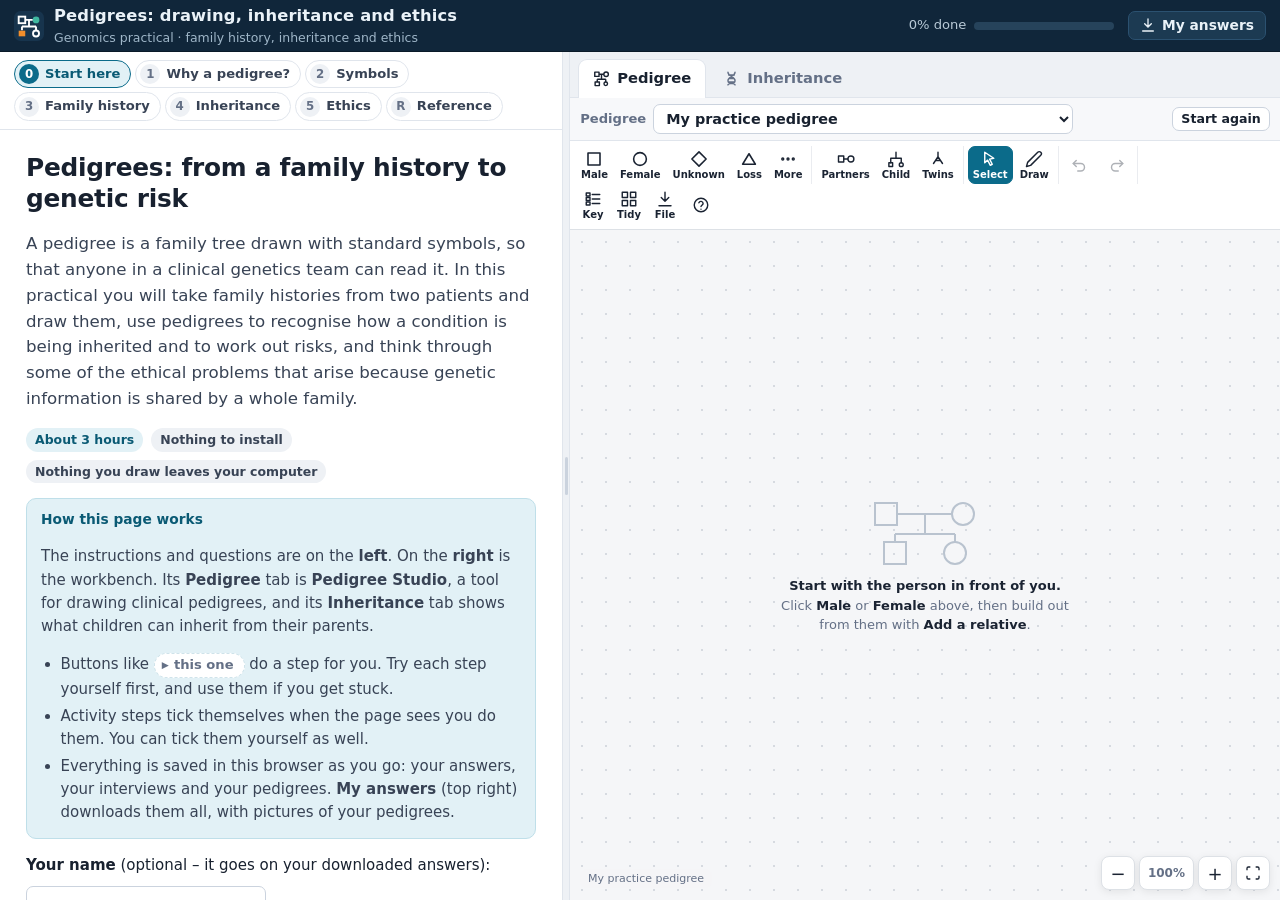
==== commit ee51641f: "Use Pedigree Studio's new Tidy layout studio/engine.js is now Pedigree Studio's engine at commit 91c" ====
--- a/index.html
+++ b/index.html
@@ -754,7 +754,7 @@
   <table class="table">
     <tr><th>To…</th><th>Do this</th></tr>
     <tr><td>Add someone on their own</td><td><b>Male</b>, <b>Female</b>, <b>Unknown</b> or <b>Loss</b> on the toolbar; <b>More</b> for adopted people, the no-children and infertility symbols, and text labels</td></tr>
-    <tr><td>Add a relative of someone</td><td>Select them, then use <b>Add a relative</b> in the panel. Select a relationship line to add a child of that couple</td></tr>
+    <tr><td>Add a relative of someone</td><td>Select them, then use <b>Add a relative</b> in the panel. Select a relationship line to add a child of that couple. The pedigree is laid out again to make room; <b>Undo</b> takes the step back</td></tr>
     <tr><td>Join people yourself</td><td><b>Partners</b>: click two people. <b>Child</b>: click a relationship line, then the child. <b>Twins</b>: click two children of the same couple</td></tr>
     <tr><td>Change a line</td><td>Click it: relationship lines can be consanguineous or separated; lines of descent can be dashed (adopted in)</td></tr>
     <tr><td>Change the order of brothers and sisters</td><td>Select one and use <b>◀ Older</b> or <b>Younger ▶</b></td></tr>
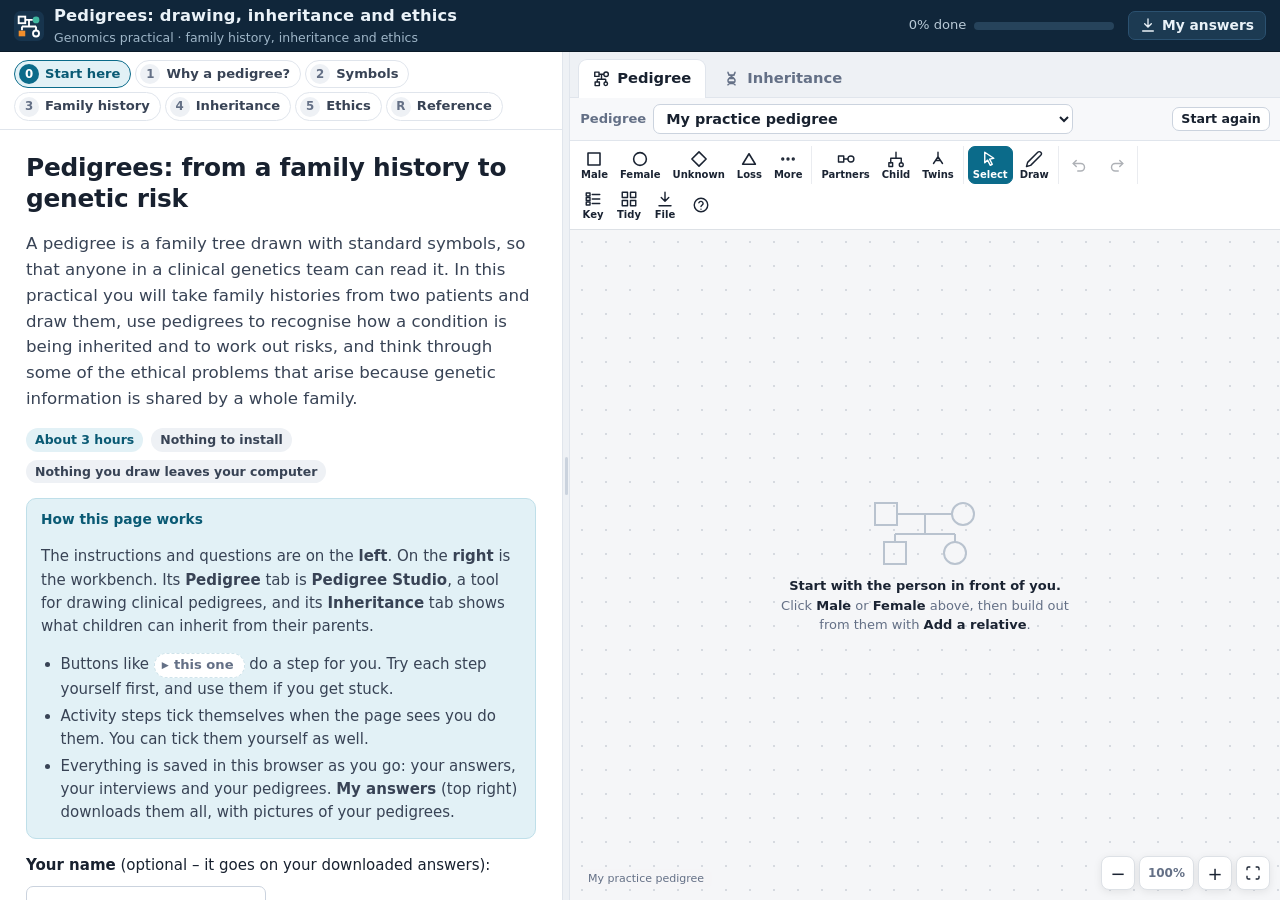
==== commit 20652591: "Take in Pedigree Studio #8: the proband's P, consultands, unknown twins, G The practical's copy of P" ====
--- a/index.html
+++ b/index.html
@@ -165,7 +165,7 @@
   <div class="activity" data-ped="practice">
     <div class="act-t">Activity 2.1 · People <button class="btn small" type="button" data-ped="practice">Open my practice pedigree</button></div>
     <ol class="steps">
-      <li data-task="y-proband" data-check="has:proband">Select one person and switch on <b>Proband (arrow)</b> in the panel. <button class="do showme" type="button" data-studio="flash:#probandToggle">show me</button></li>
+      <li data-task="y-proband" data-check="has:proband">Select one person and switch on <b>Proband (arrow and P)</b> in the panel. <button class="do showme" type="button" data-studio="flash:#probandToggle">show me</button></li>
       <li data-task="y-affected" data-check="has:affected">Shade someone as affected: under <b>Shading</b>, choose <b>Full</b> and a colour. <button class="do showme" type="button" data-studio="flash:.fill-mode-row">show me</button></li>
       <li data-task="y-deceased" data-check="has:deceased">Mark one of the grandparents as <b>Deceased</b>. <button class="do showme" type="button" data-studio="flash:#deceasedToggle">show me</button></li>
       <li data-task="y-notes" data-check="has:text~dx">Under someone affected, write notes such as <code>Ann, 52</code> on one line and <code>Breast cancer dx 45</code> on the next. “dx 45” means diagnosed at 45. <button class="do showme" type="button" data-studio="flash:#personText">show me</button></li>
@@ -768,8 +768,8 @@
 
   <h2 id="ref-glossary">Glossary</h2>
   <table class="table">
-    <tr><td><b>Proband</b></td><td>The person through whom a family comes to medical attention; usually the person the pedigree is drawn for. Marked with an arrow</td></tr>
-    <tr><td><b>Consultand</b></td><td>The person seeking advice, who may not be affected. Formal nomenclature distinguishes the two; in clinic the arrow usually marks the person in front of you</td></tr>
+    <tr><td><b>Proband</b></td><td>The affected person through whom a family comes to medical attention; usually the person the pedigree is drawn for. Marked with an arrow and a P</td></tr>
+    <tr><td><b>Consultand</b></td><td>The person seeking advice or testing, who may not be affected. Marked with an arrow without the P; a family can have more than one</td></tr>
     <tr><td><b>Sibship</b></td><td>A set of brothers and sisters</td></tr>
     <tr><td><b>Consanguinity</b></td><td>Partners who are related by blood, for example cousins</td></tr>
     <tr><td><b>Carrier</b></td><td>Someone with one copy of a recessive (or X-linked) variant who is not affected</td></tr>
